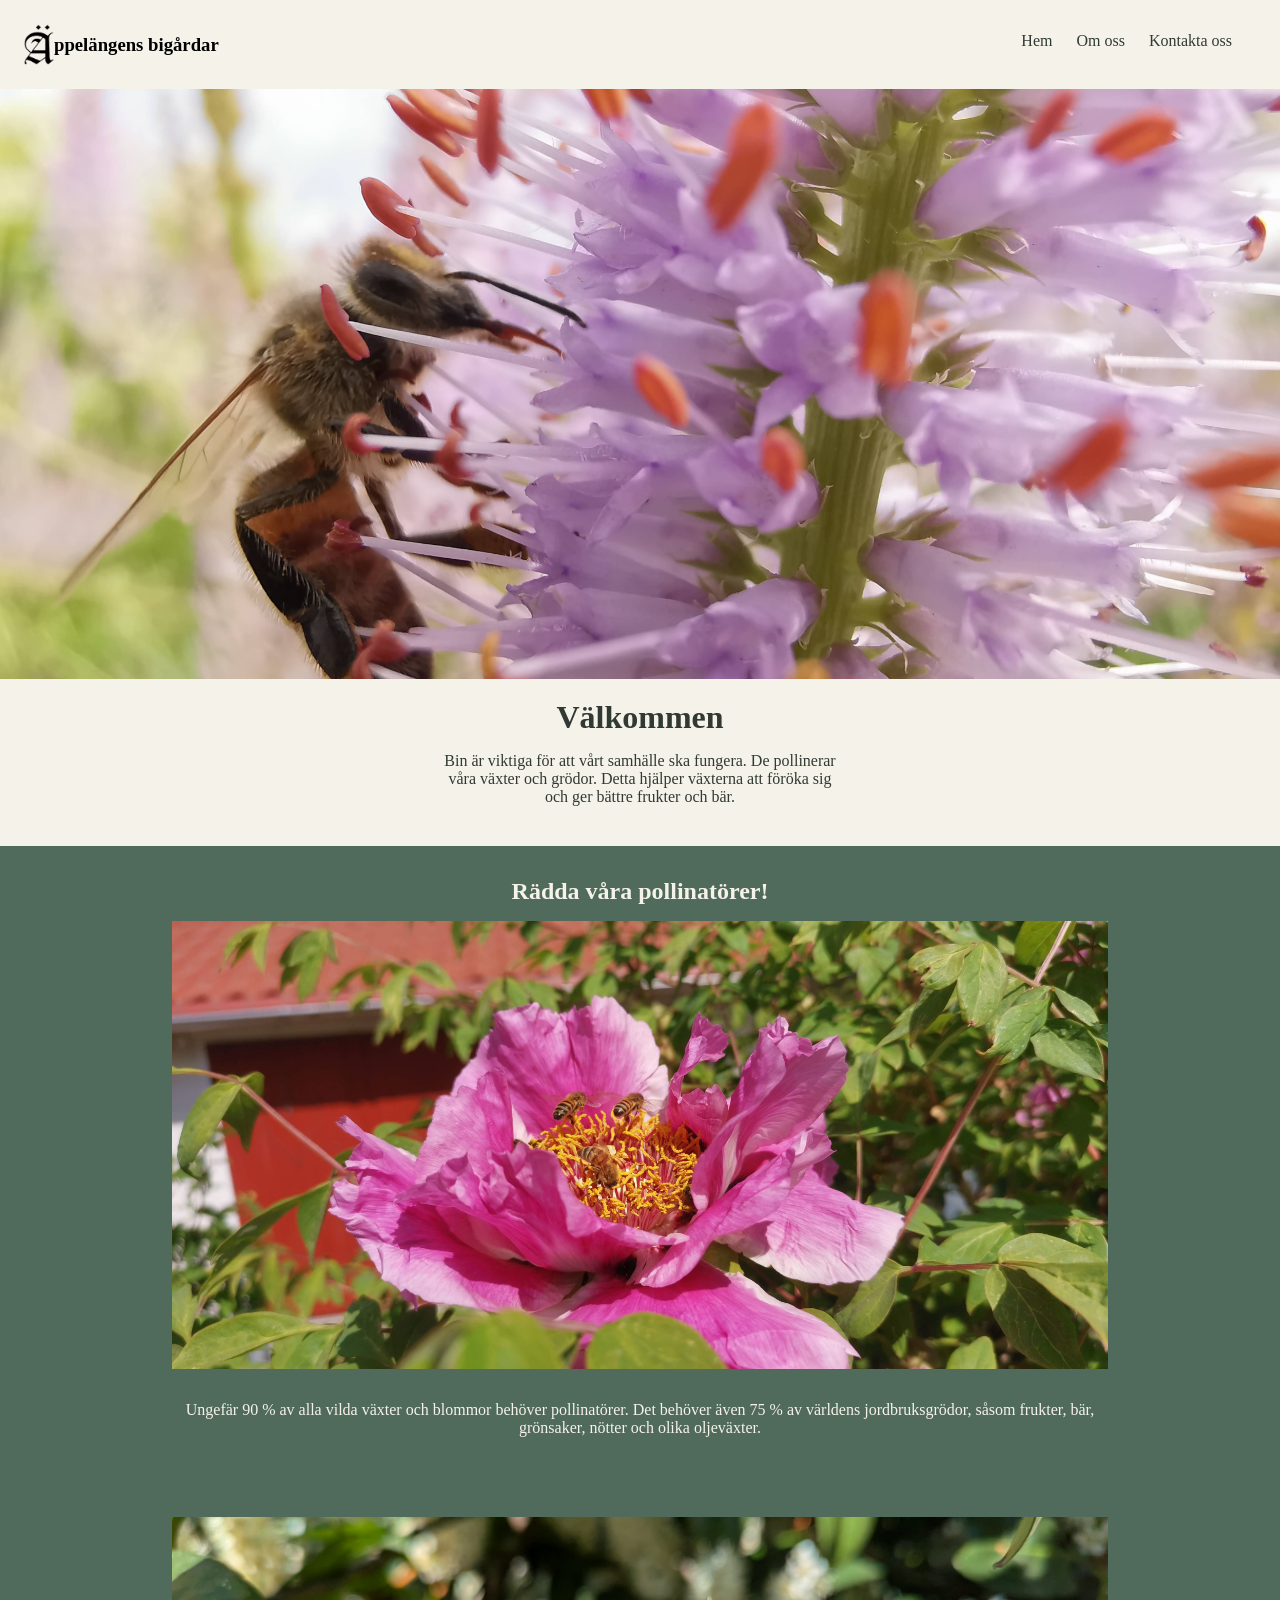
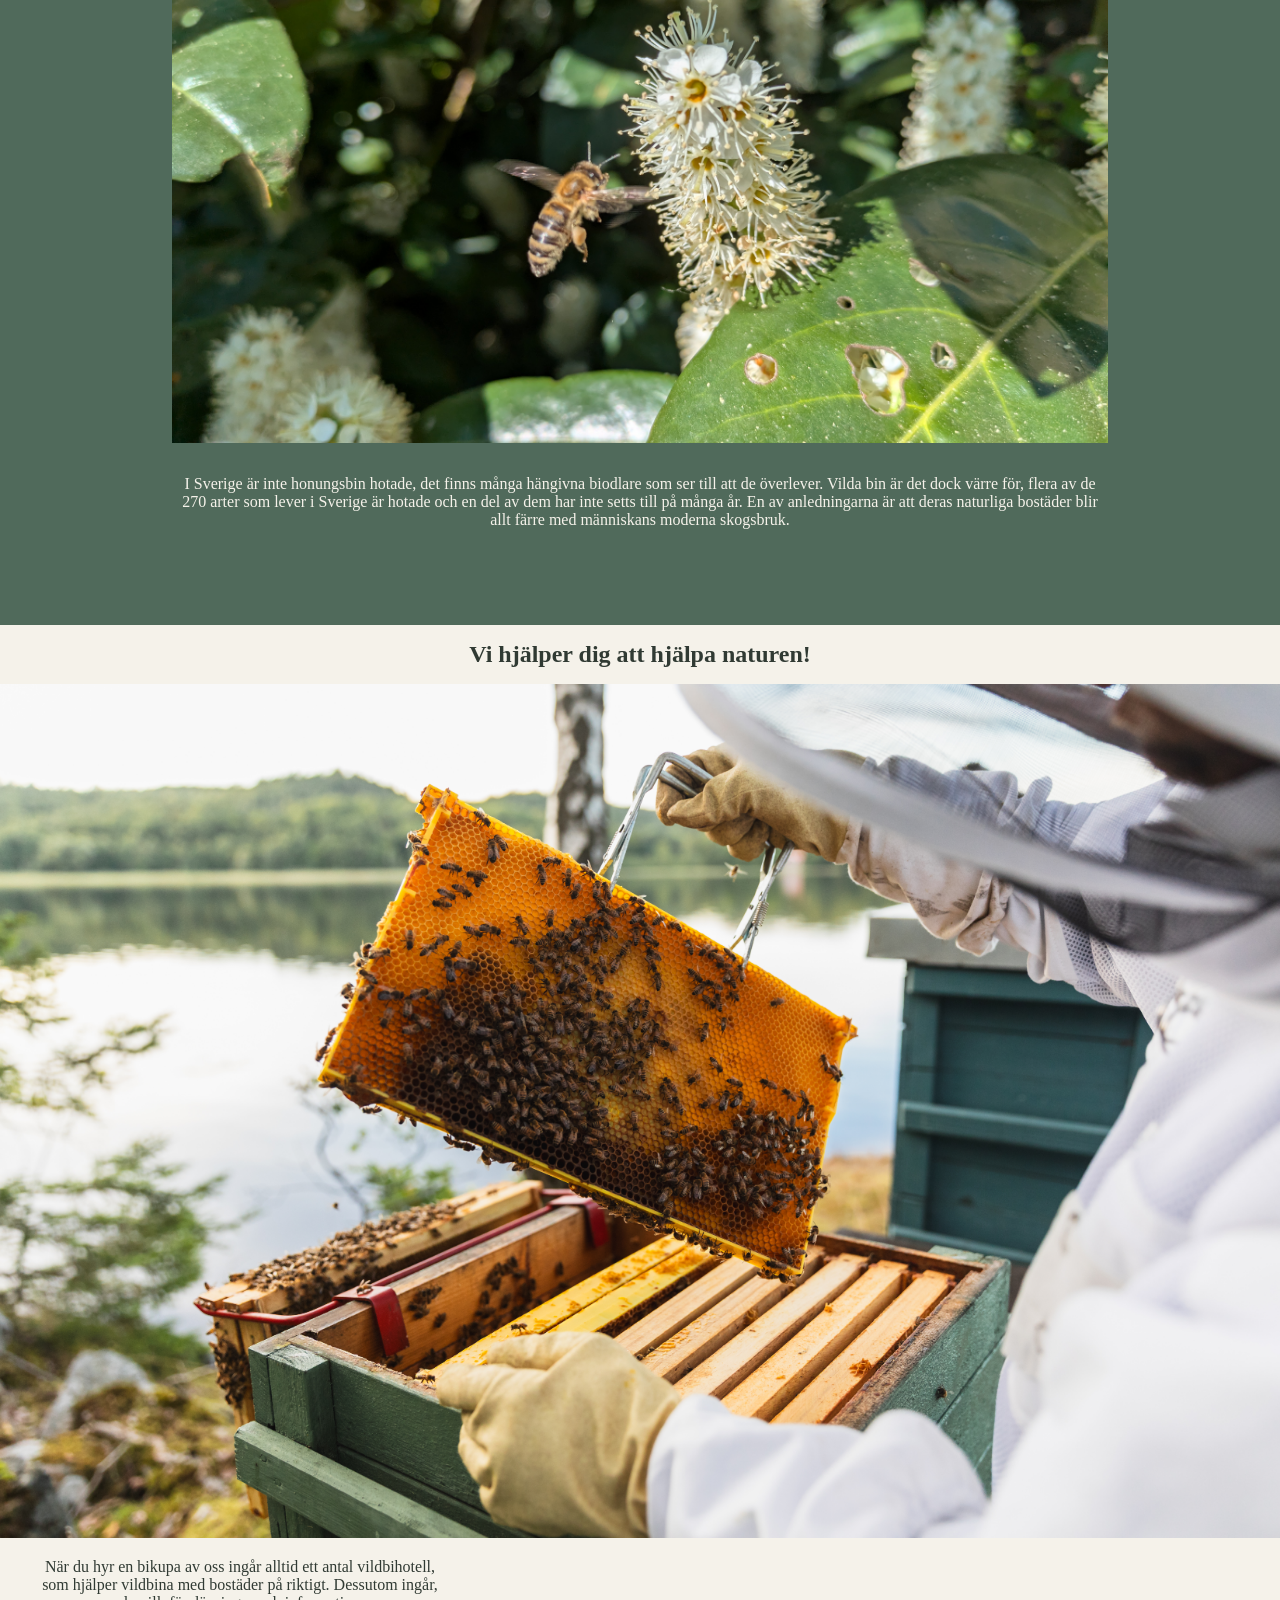
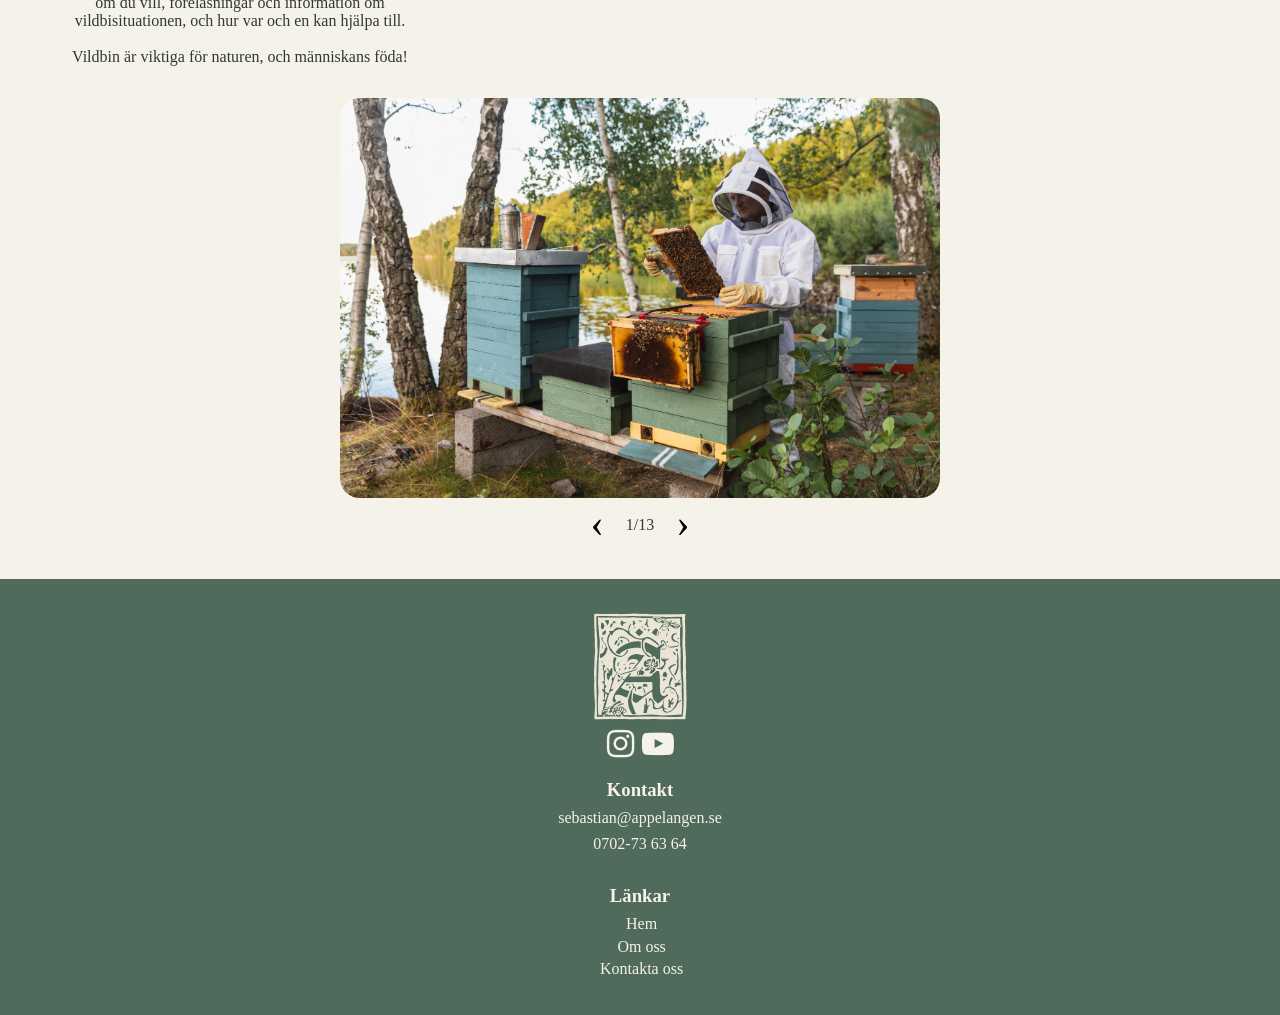
==== index.html @ de8ec859 "Ändrar storlek och plats på p-elementen i main" ====
<!DOCTYPE html>
<html lang="sv">
    <head>
        <meta charset="UTF-8">
        <meta name="viewport" content="width=device-width, initial-scale=1.0">
        <title>Äppelängens bigårdar</title>
        <link rel="icon" type="image/x-icon" href="images/favicon.png">
        <link rel="stylesheet" href="css/style.css">
        <script src="js/main.js" defer></script>
        <!--För att logorna nere i footen ska fungera-->
        <link rel="stylesheet" href="https://cdnjs.cloudflare.com/ajax/libs/font-awesome/4.7.0/css/font-awesome.min.css">
    </head>
    <body>
        <header>
            <div class="logo-name">
                <img src="images/logo_a.png" alt="Logotyp Äppelängens Bigårdar" width="30">
                <h3>ppelängens bigårdar</h3>
            </div>
            <button class="menu-button">☰</button>
            <nav class="menu">
                <ul>
                    <li><a href='index.html'>Hem</a></li>
                    <li><a href='omoss.html'>Om oss</a></li>
                    <li><a href='kontakta.html'>Kontakta oss</a></li>
                </ul>
            </nav>
        </header>
        <main>
            <img class="heroimg"  src="images/hero.jpg" alt="Bi som letar mat på en blomma">
            <h1>Välkommen</h1>
            <p class="main-p">Bin är viktiga för att vårt samhälle ska fungera. De pollinerar våra växter och grödor.
                Detta hjälper växterna att föröka sig och ger bättre frukter och bär.</p>
            <article class="save-bees">
                <h2>Rädda våra pollinatörer!</h2>
                <div>
                    <img src="images/flower1.jpg" alt="Bin vid en buskpion">
                    <p>Ungefär 90 % av alla vilda växter och blommor behöver pollinatörer.
                        Det behöver även 75 % av världens jordbruksgrödor,
                        såsom frukter, bär, grönsaker, nötter och olika oljeväxter.</p>
                    </div>
                <div>
                    <img src="images/flower3.jpg" alt="Ett bi flyger till en lagerhägg">
                    <p>I Sverige är inte honungsbin hotade, det finns många hängivna biodlare
                        som ser till att de överlever. Vilda bin är det dock värre för,
                        flera av de 270 arter som lever i Sverige är hotade och en del av dem
                        har inte setts till på många år. En av anledningarna är att deras naturliga
                        bostäder blir allt färre med människans moderna skogsbruk.</p>
                    </div>
            </article>
            <section>
                <h2>Vi hjälper dig att hjälpa naturen!</h2>
                <img src="images/honeycomb2.jpg" alt="En honungskaka lyfts upp från en bikupa">
                <p>När du hyr en bikupa av oss ingår alltid ett antal vildbihotell, som hjälper vildbina
                    med bostäder på riktigt. Dessutom ingår, om du vill, föreläsningar och information om
                    vildbisituationen, och hur var och en kan hjälpa till.
                    <br><br>
                    Vildbin är viktiga för naturen, och människans föda!</p>
            </section>
            <img class="slideshow" src="images/work_beehive3.jpg" alt="Biodlaren Sebastian som tittar på en honungskaka">
            <div class="slide-controls">
                <button class="prev-slide">&#8249;</button>
                <p class="slidecounter">1/13</p>
                <button class="next-slide">&#8250;</button>
            </div>
        </main>
        <footer>
            <div class="logo-media">
                <img src="images/logotyp_light.png" alt="Logotyp Äppelängens Bigårdar" width="70">
                <div class="media">
                    <a href="https://www.instagram.com/appelangensbigard/" target="_blank" rel="noopener noreferrer">
                        <i class="fa fa-instagram"></i>
                    </a>
                    <a href="https://www.youtube.com/@appelangensbigardar" target="_blank" rel="noopener noreferrer">
                        <i class="fa fa-youtube-play"></i>
                    </a>
                </div>
            </div>
            <div class="contact">
                <h3>Kontakt</h3>
                <a href="sebastian@appelangen.se">sebastian@appelangen.se</a>
                <p>0702-73 63 64</p>
            </div>
            <div class="links">
                <h3>Länkar</h3>
                <ul>
                    <li><a href='index.html'>Hem</a></li>
                    <li><a href='omoss.html'>Om oss</a></li>
                    <li><a href='kontakta.html'>Kontakta oss</a></li>
                </ul>
            </div>
        </footer>
    </body>
</html>
---- css/style.css ----
:root {
    --color-light: #F5F2EA;
    --background-green: #506A5B;
    --textcolor-dark: #303A33;
    --button: #E5BD65;
    --button-hover: #D4A947;
}

* {
    margin: 0;
    box-sizing: border-box;
    font-family: 'Lucida Fax', 'Lucida Bright', Georgia, serif;
    background-color: var(--color-light);
}


/*ALLMÄNT för alla sidor*/
/*Ingen bild går utanför sidan = ingen underscroll*/
img {
    max-width: 100%;
}

main p,
main h2,
main h1 {
    color: var(--textcolor-dark);
}

/*Centerar och fixar margin för rubrikerna*/
h1, h2 {
    text-align: center;
    margin: 1rem;
}

p {
    text-align: center;
    margin: 1rem 2.5rem 2rem 2.5rem;
}

hr {
    border-color: var(--textcolor-dark);
}

/*HEADEN*/
/*Hur headern ser ut*/
header {
    display: flex;
    flex-direction: row;
    margin: 1.5rem;
    flex-wrap: wrap;
    justify-content: space-between;

}

.logo-name {
    display: flex;
    flex-direction: row;
    align-items: center;
}

/*Hur menyknappen ser ut*/
.menu-button {
    border: 0;
    font-size: 1.5rem;
    cursor: pointer;
}

/*Menyn är stängd från början*/
.menu {
    display: none;
    width: 100%;
}

/*Menyn i headen öppnas när klassen open läggs till*/
.menu.open {
    display: block;
}

/*Menylänkarnas utseende*/
.menu ul {
    list-style: none;
    margin-top: 0.5rem;
}

.menu a {
    text-decoration: none;
    color: var(--textcolor-dark);
    display: inline-block;
    padding-bottom: 0.5rem;

}

.menu a:hover {
    text-decoration: underline;
}



/*GRÖN SEKTION*/
/*Alla element som nämns får grön bakgrundsfärg*/
.our-bees,
.our-bees *,
.save-bees,
.save-bees * {
    background-color: var(--background-green);

}

/*Ändrar textfärgen och paddings*/
.our-bees,
.save-bees {
    padding: 1rem;
    color: var(--color-light);
}

.save-bees p {
    padding: 1rem 0 3rem 0;
    color: var(--color-light);
}
.our-bees h2,
.save-bees h2 {
    color: var(--color-light);
}

/*Får texten och bilderna lika stora under varandra*/
.our-bees p,
.our-bees img,
.save-bees p,
.save-bees img {
    max-width: 75%;
    display: block;
    margin-inline: auto;
  
}

.our-bees p {
    padding: 1rem 0 1rem 0;
    color: var(--color-light)
}



/*BILDSPELET index.html*/
/*Fixar så bilderna på bildspelet ser bra ut*/
.slideshow {
    height: 400px;
    border-radius: 20px;
    object-fit: contain;
    display: block;
    margin-inline: auto;    

}

/*Fixar utseendet på slide-knapparna*/
.slide-controls button {
    border: none;
    font-size: 2.5rem;
    cursor: pointer;

}

/*Placerar knapparna och countern vid slidebilderna*/
.slide-controls {
    display: flex;
    align-items: center;
    justify-content: center;
    gap: 1rem;
    margin-bottom: 2rem;
}

/*Placerar countern*/
.slidecounter {
    margin: 0;
    line-height: 1;
    transform: translateY(3px); /*Flyttar enbart texten utan att flytta
                                   de andra elementen i samma flexbox.*/
}



/*VÅRA KUNDER*/
/*Lägger bland annat till en ram runt en kund*/
.customer {
    border: 2px solid var(--background-green);
    border-radius: 10px;
    margin: auto 3rem 3rem;
    max-width: 400px;
    padding: 0 0 2rem;
}

/*Regler om hur knapparna vid kunden sitter*/
.customer-buttons {
    display: flex;
    justify-content: center;
    gap: 1rem;
}

/*Hur knapparna vid kunden ser ut*/
.customer a {
    background-color: var(--button);
    color: var(--textcolor-dark);
    padding: 0.5rem 1rem 1rem;
    border-radius: 10px;
    text-decoration: none;
}

/*Om man håller musen över knapparna vid kunden*/
.customer a:hover {
    text-decoration: underline;
    background-color: var(--button-hover);
}



/*MAIL-FORMULÄRET*/
.form {
    border: 5px solid var(--background-green);
    border-radius: 10px;
    margin: 2rem;
    max-width: 400px;
}

.form textarea,
.form label,
.form input {
    margin: auto auto 1rem 2rem;
}

.form label {
    color: var(--textcolor-dark);
}
/*Gör textrutan större*/
.form textarea {
    width: 80%;
    min-height: 130px;
    resize: vertical;
}

/*Knappen i formuläret*/
.form button {
    /*Hur knappen ser ut*/
    background-color: var(--button);
    border: 1px solid var(--textcolor-dark);
    font-size: 1rem;
    border-radius: 10px;
    padding: 0.5rem 1rem 0.5rem;
    /*Vart knappen ligger på hemsidan*/
    display: block;
    margin: auto 1rem 1rem auto;
}

.form button:hover {
    background-color: var(--button-hover);
}



/*FOOTERN*/
/*Väljer bakgrunds- och textfärg på footern*/
footer * {
    background-color: var(--background-green);
    color: var(--color-light)
}

/*Allt i footern ligger centerat på skärmen*/
footer {
    display: flex;
    flex-direction: column;
    align-items: center;
    background-color: var(--background-green);
    padding: 2rem;
}

.links,
.links h3,
.contact {
    text-align: center;
}

/*Storleken på loggan*/
footer img {
    width: 6rem;
}

/*Centerar och bestämmer storlek på mediaknapparna*/
.media {
    text-align: center;
    font-size: 2rem;
    padding-bottom: 1rem;
}

/*Hur mycket margin de olika element har*/
footer h3 {
    margin-bottom: 0.5rem;
}
.contact p {
    margin-top: 0.5rem;
}

.links a {
    margin-right: 2.3rem;
}

footer li {
    margin-bottom: 0.3rem;
}

/*Blir bara stäck under länkarna när man håller över den med musen*/
footer ul {
    list-style: none;
}

footer a {
    text-decoration: none;
}

footer a:hover {
    text-decoration: underline;
}


@media (min-width: 768px) {

    /*Header*/
    /*Tar bort hamburgarmenyn*/
    .menu-button {
        display: none;
    }
    
    .menu {
        display: block;
        width: auto;
    }
    /*Visar menyn horizontellt*/
    .menu ul {
        display: flex;
        gap: 1.5rem;
        margin-right: 1.5rem;
    }

    /*Herobilden kapas när den blir för stor*/
    .heroimg {
        height: 590px;
        width: 100%;
        object-fit: cover;
    }

    /*Storlek på p-elementen*/
    main p {
        max-width: 400px;
    }

    .main-p {
        margin: 1rem auto 2.5rem;
    }



}
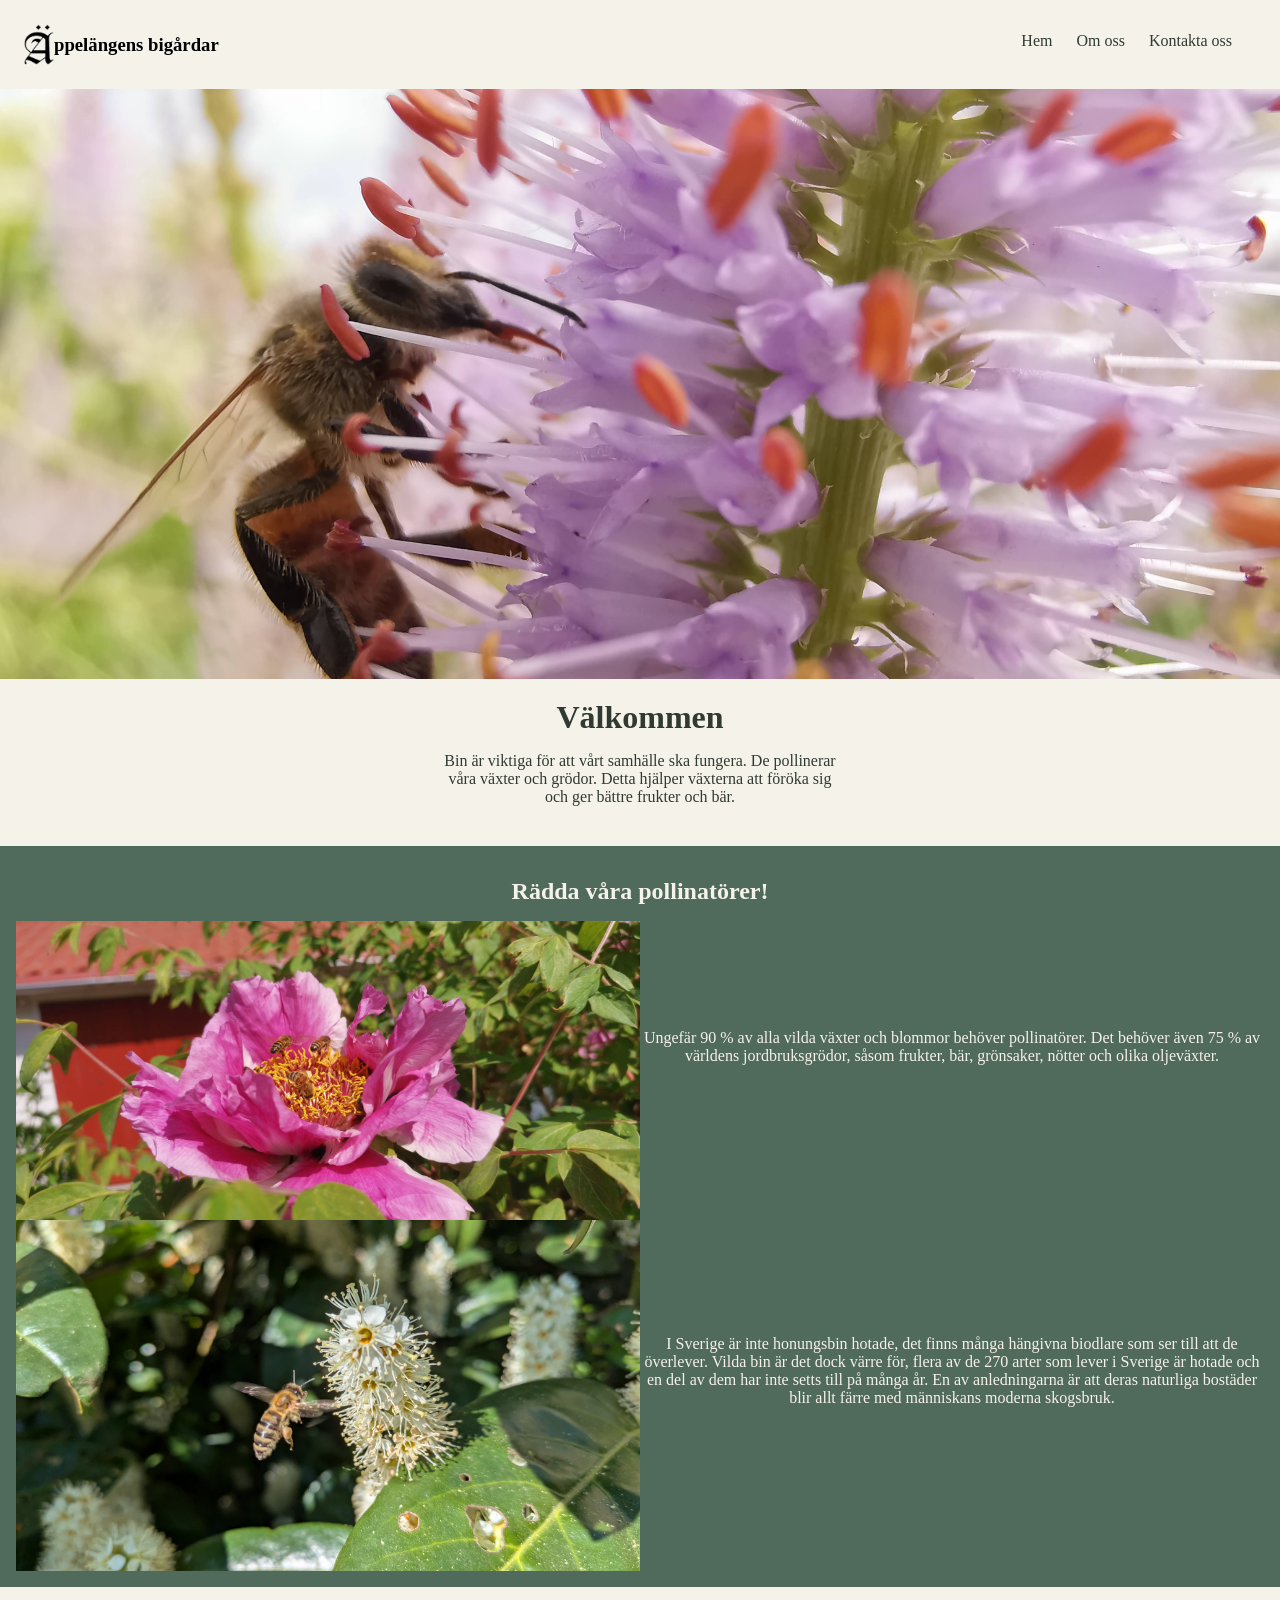
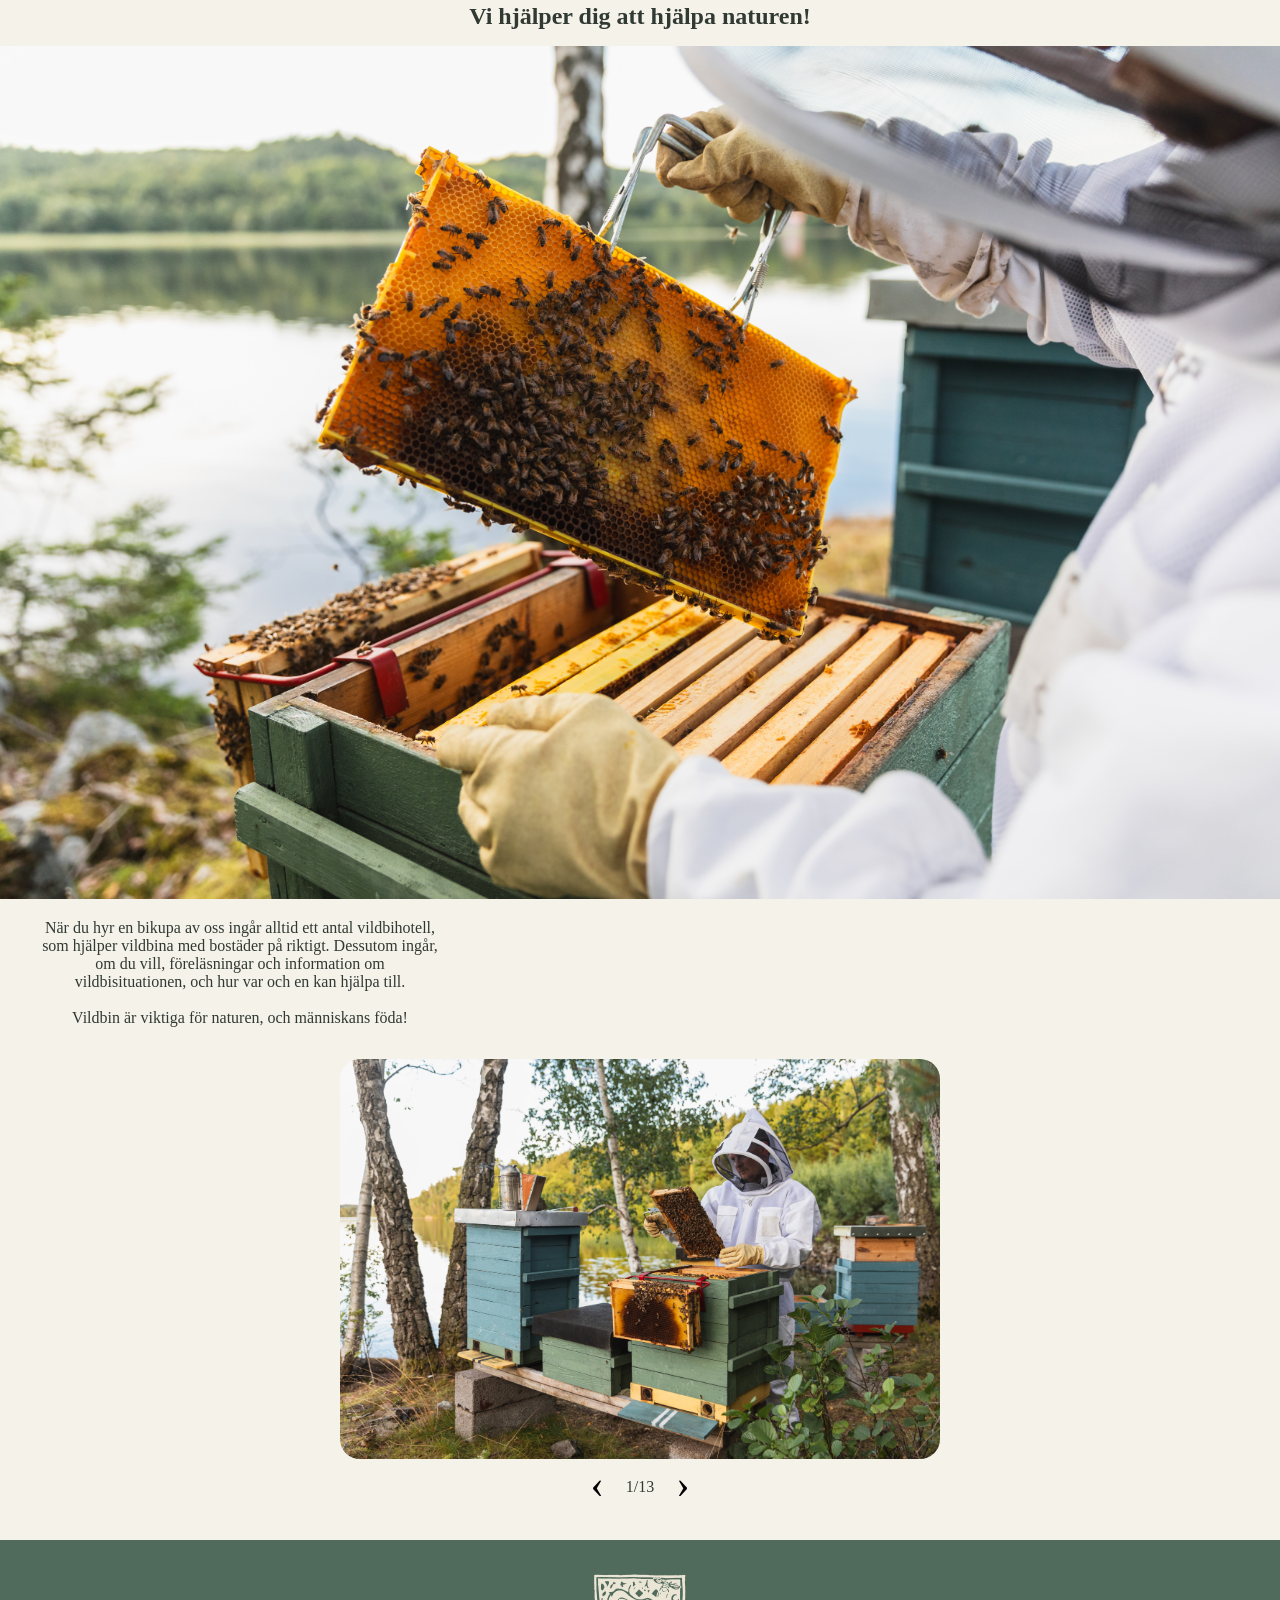
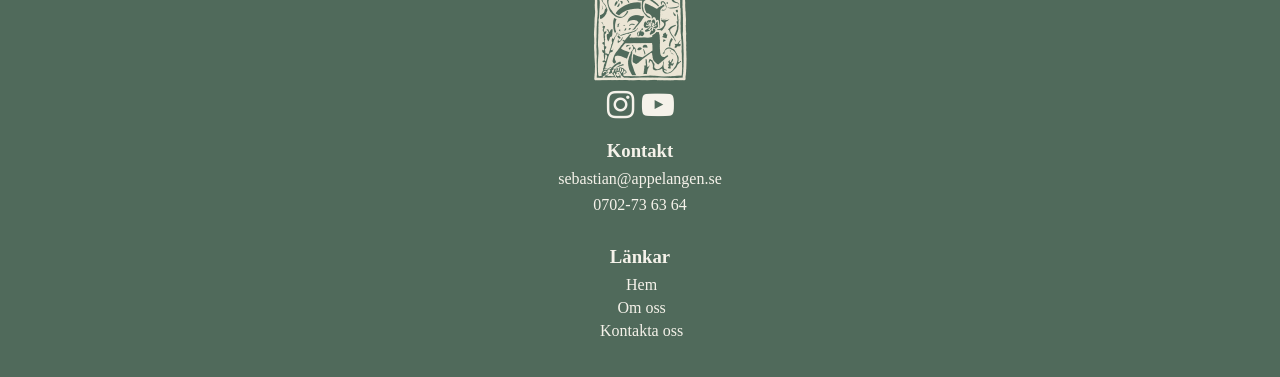
==== commit 6d76d93b: "Försöker få till rutnätet av bilder och text" ====
--- a/index.html
+++ b/index.html
@@ -32,13 +32,13 @@
                 Detta hjälper växterna att föröka sig och ger bättre frukter och bär.</p>
             <article class="save-bees">
                 <h2>Rädda våra pollinatörer!</h2>
-                <div>
+                <div class="card">
                     <img src="images/flower1.jpg" alt="Bin vid en buskpion">
                     <p>Ungefär 90 % av alla vilda växter och blommor behöver pollinatörer.
                         Det behöver även 75 % av världens jordbruksgrödor,
                         såsom frukter, bär, grönsaker, nötter och olika oljeväxter.</p>
                     </div>
-                <div>
+                <div class="card reverse">
                     <img src="images/flower3.jpg" alt="Ett bi flyger till en lagerhägg">
                     <p>I Sverige är inte honungsbin hotade, det finns många hängivna biodlare
                         som ser till att de överlever. Vilda bin är det dock värre för,
--- a/css/style.css
+++ b/css/style.css
@@ -354,6 +354,14 @@
         margin: 1rem auto 2.5rem;
     }
 
-
+    .card {
+        display: flex;
+        align-items: center;
+    }
+
+    .card p,
+    .card img {
+        width: 50%;
+    }
 
 }
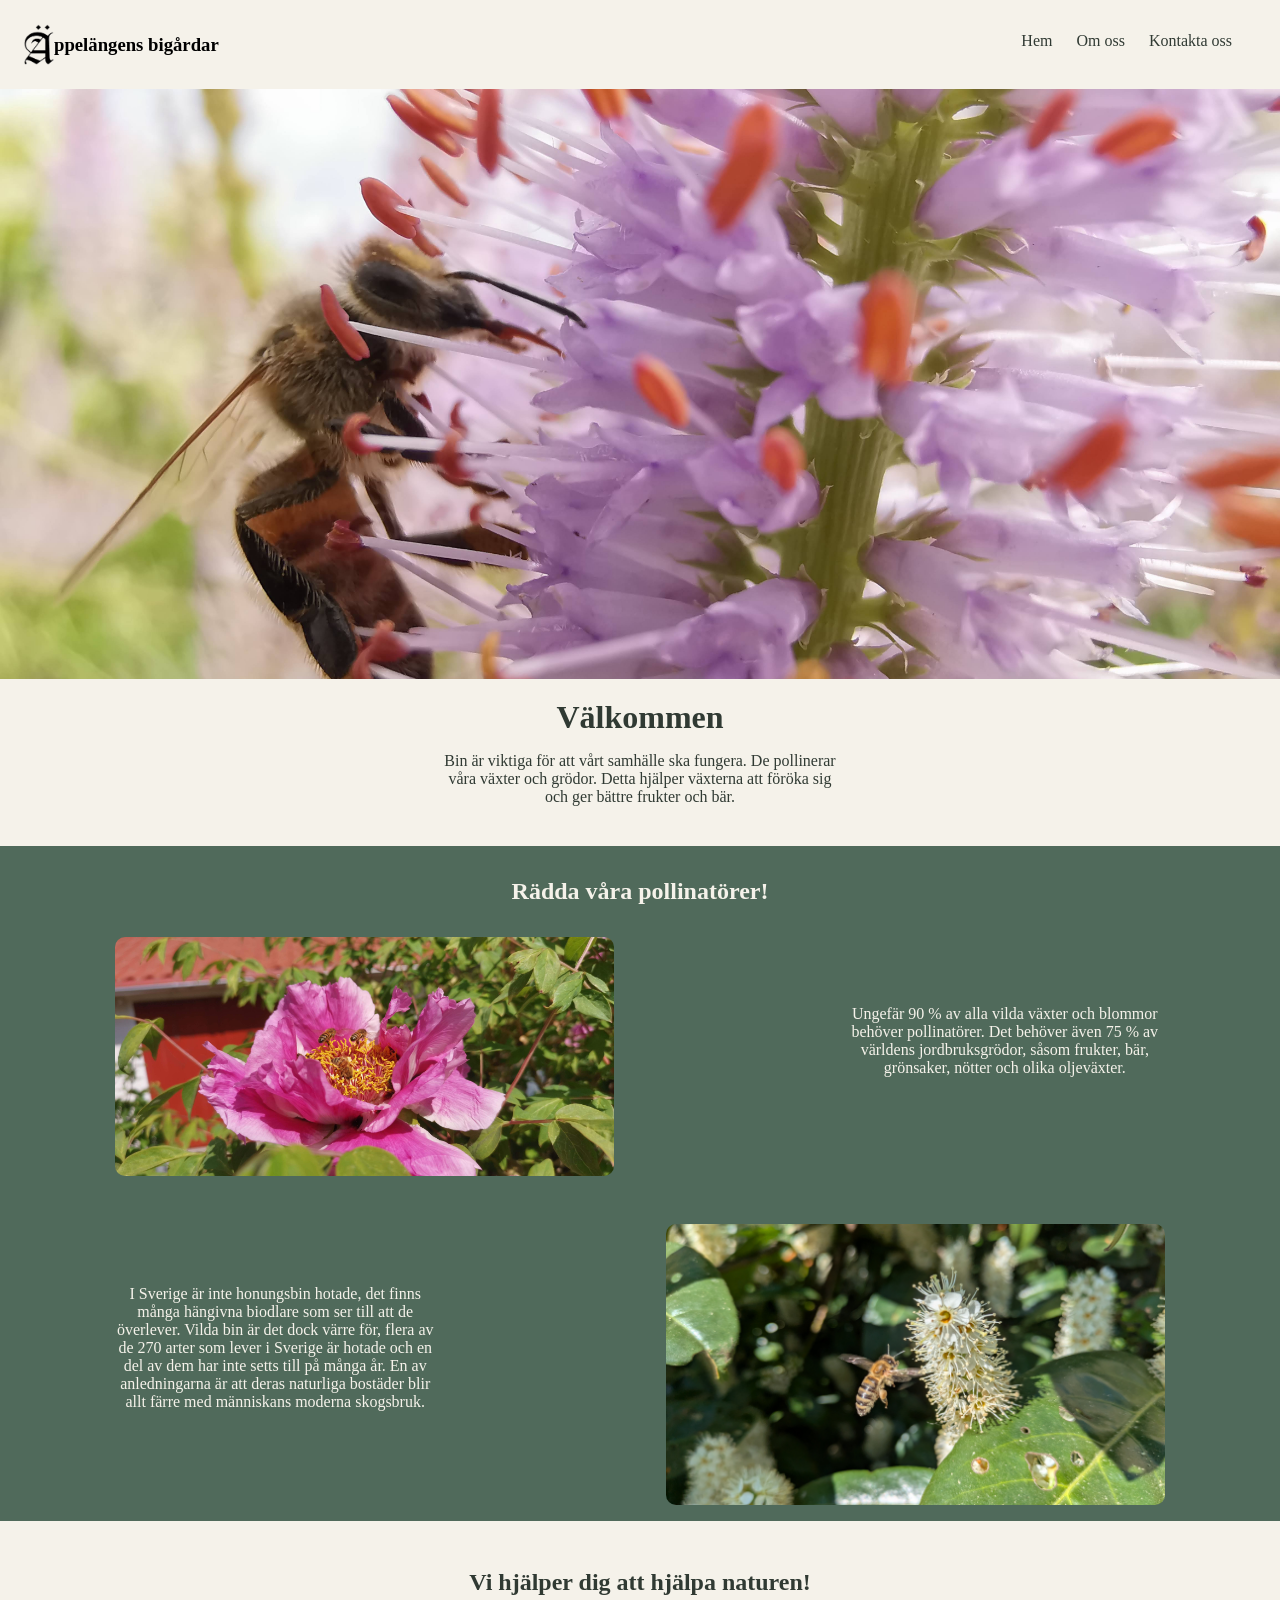
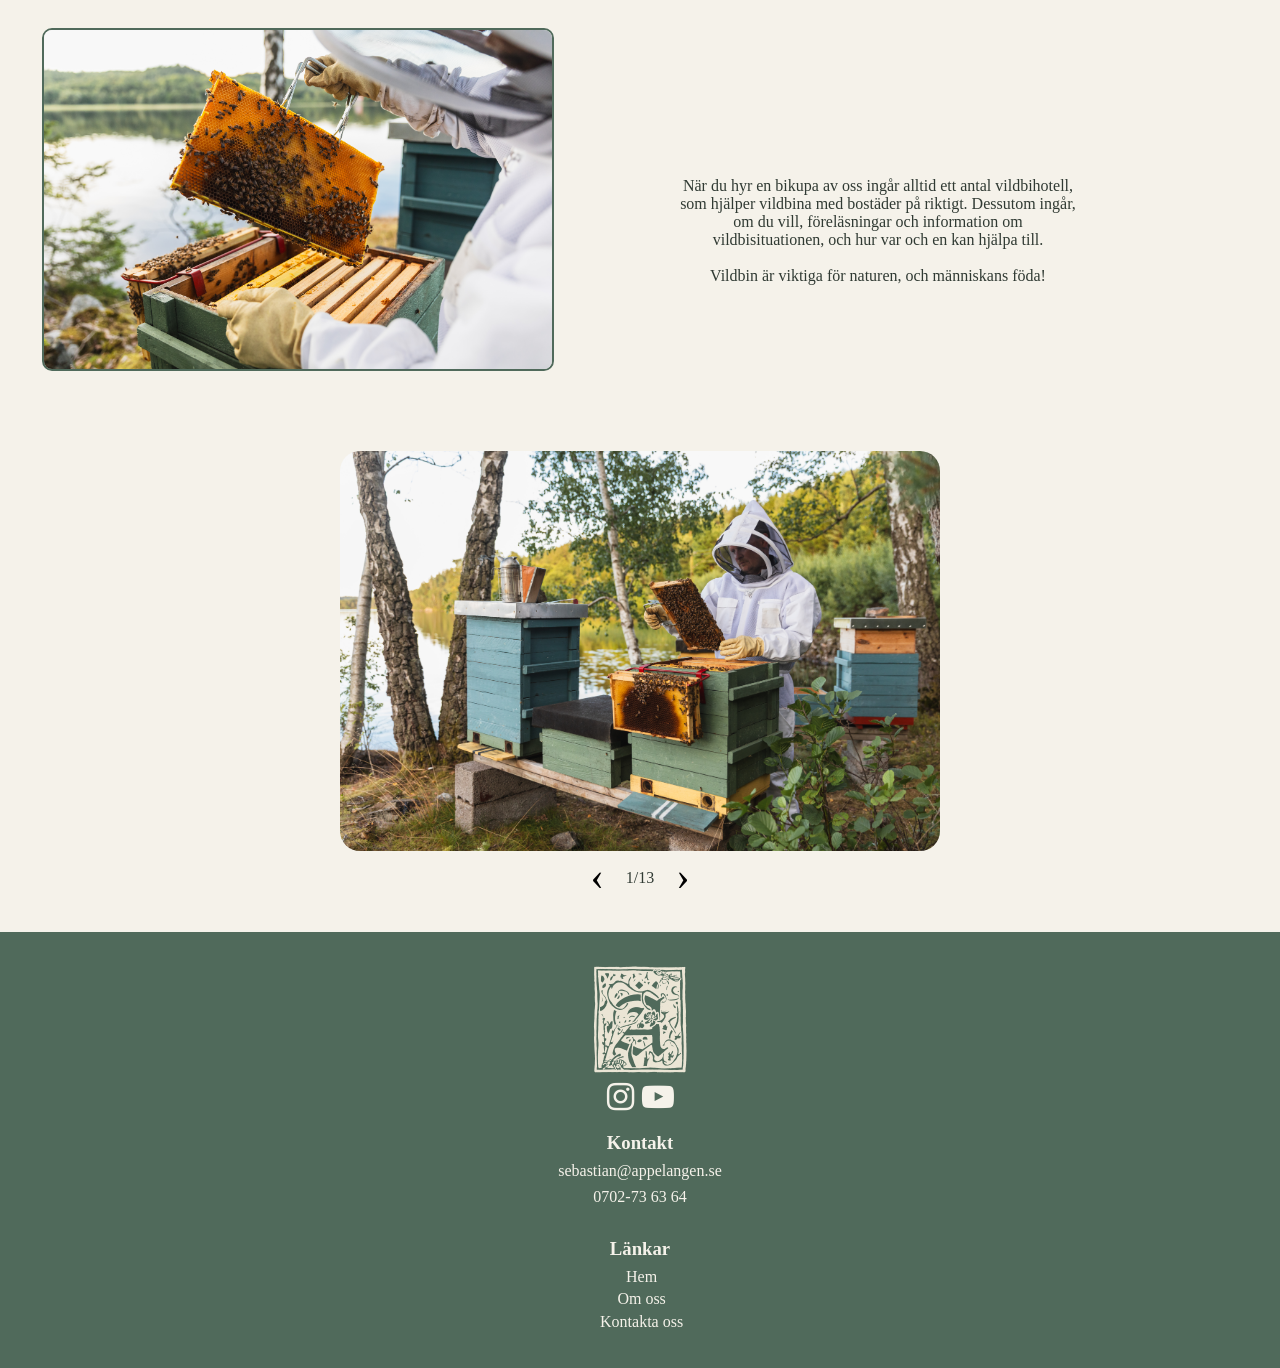
==== commit 856a8e6f: "Lagt till klasserna "piece" "piece-h2" och lagt till css till dem" ====
--- a/index.html
+++ b/index.html
@@ -48,14 +48,16 @@
                     </div>
             </article>
             <section>
-                <h2>Vi hjälper dig att hjälpa naturen!</h2>
-                <img src="images/honeycomb2.jpg" alt="En honungskaka lyfts upp från en bikupa">
-                <p>När du hyr en bikupa av oss ingår alltid ett antal vildbihotell, som hjälper vildbina
-                    med bostäder på riktigt. Dessutom ingår, om du vill, föreläsningar och information om
-                    vildbisituationen, och hur var och en kan hjälpa till.
-                    <br><br>
-                    Vildbin är viktiga för naturen, och människans föda!</p>
-            </section>
+                <h2 class="piece-h2">Vi hjälper dig att hjälpa naturen!</h2>
+                <div class="piece">
+                    <img src="images/honeycomb2.jpg" alt="En honungskaka lyfts upp från en bikupa">
+                    <p>När du hyr en bikupa av oss ingår alltid ett antal vildbihotell, som hjälper vildbina
+                        med bostäder på riktigt. Dessutom ingår, om du vill, föreläsningar och information om
+                        vildbisituationen, och hur var och en kan hjälpa till.
+                        <br><br>
+                        Vildbin är viktiga för naturen, och människans föda!</p>
+                </div>
+                </section>
             <img class="slideshow" src="images/work_beehive3.jpg" alt="Biodlaren Sebastian som tittar på en honungskaka">
             <div class="slide-controls">
                 <button class="prev-slide">&#8249;</button>
--- a/css/style.css
+++ b/css/style.css
@@ -354,14 +354,52 @@
         margin: 1rem auto 2.5rem;
     }
 
+    /*GRÖN SECTION*/
     .card {
         display: flex;
         align-items: center;
-    }
-
-    .card p,
+        margin-top: 2rem;
+        gap: 2rem;
+    }
+
+    .reverse {
+        flex-direction: row-reverse;
+        margin-top: 3rem;
+    }
+
     .card img {
+        border-radius: 10px;
+        max-width: 40%;
+    }
+
+    .card p {
+        max-width: 20rem;
         width: 50%;
+        text-align: center;
+        margin: 0 auto;
+    }
+
+
+    /*Del av sidan - h2,img,p*/
+    .piece {
+        display: flex;
+        flex-direction: row;
+        justify-content: space-around;
+        align-items: center;
+    }
+
+    .piece-h2 {
+        padding: 2rem 0 1rem 0;
+    }
+    .piece img {
+        max-width: 40%;
+        border-radius: 10px;
+        border: 2px solid var(--background-green);
+        margin-bottom: 5rem;
+    }
+
+    .piece p {
+        margin-right: 10rem;
     }
 
 }
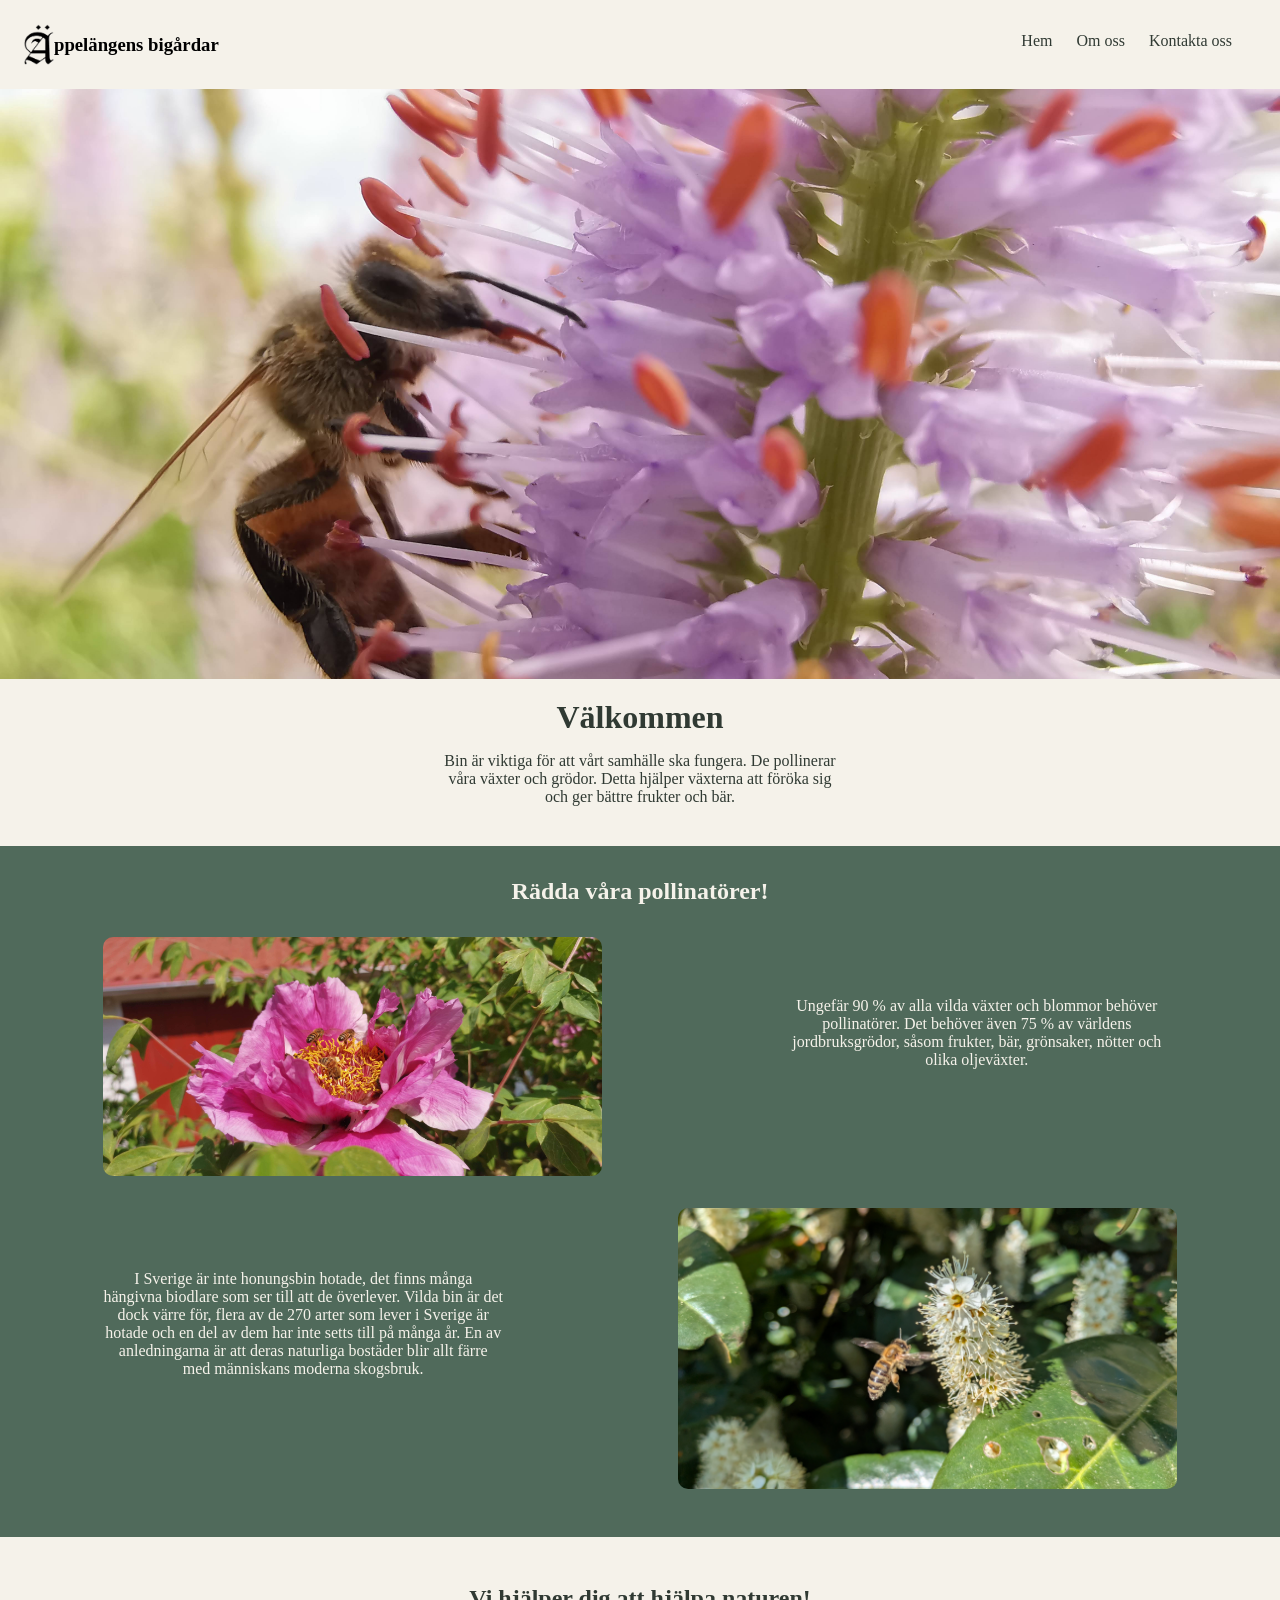
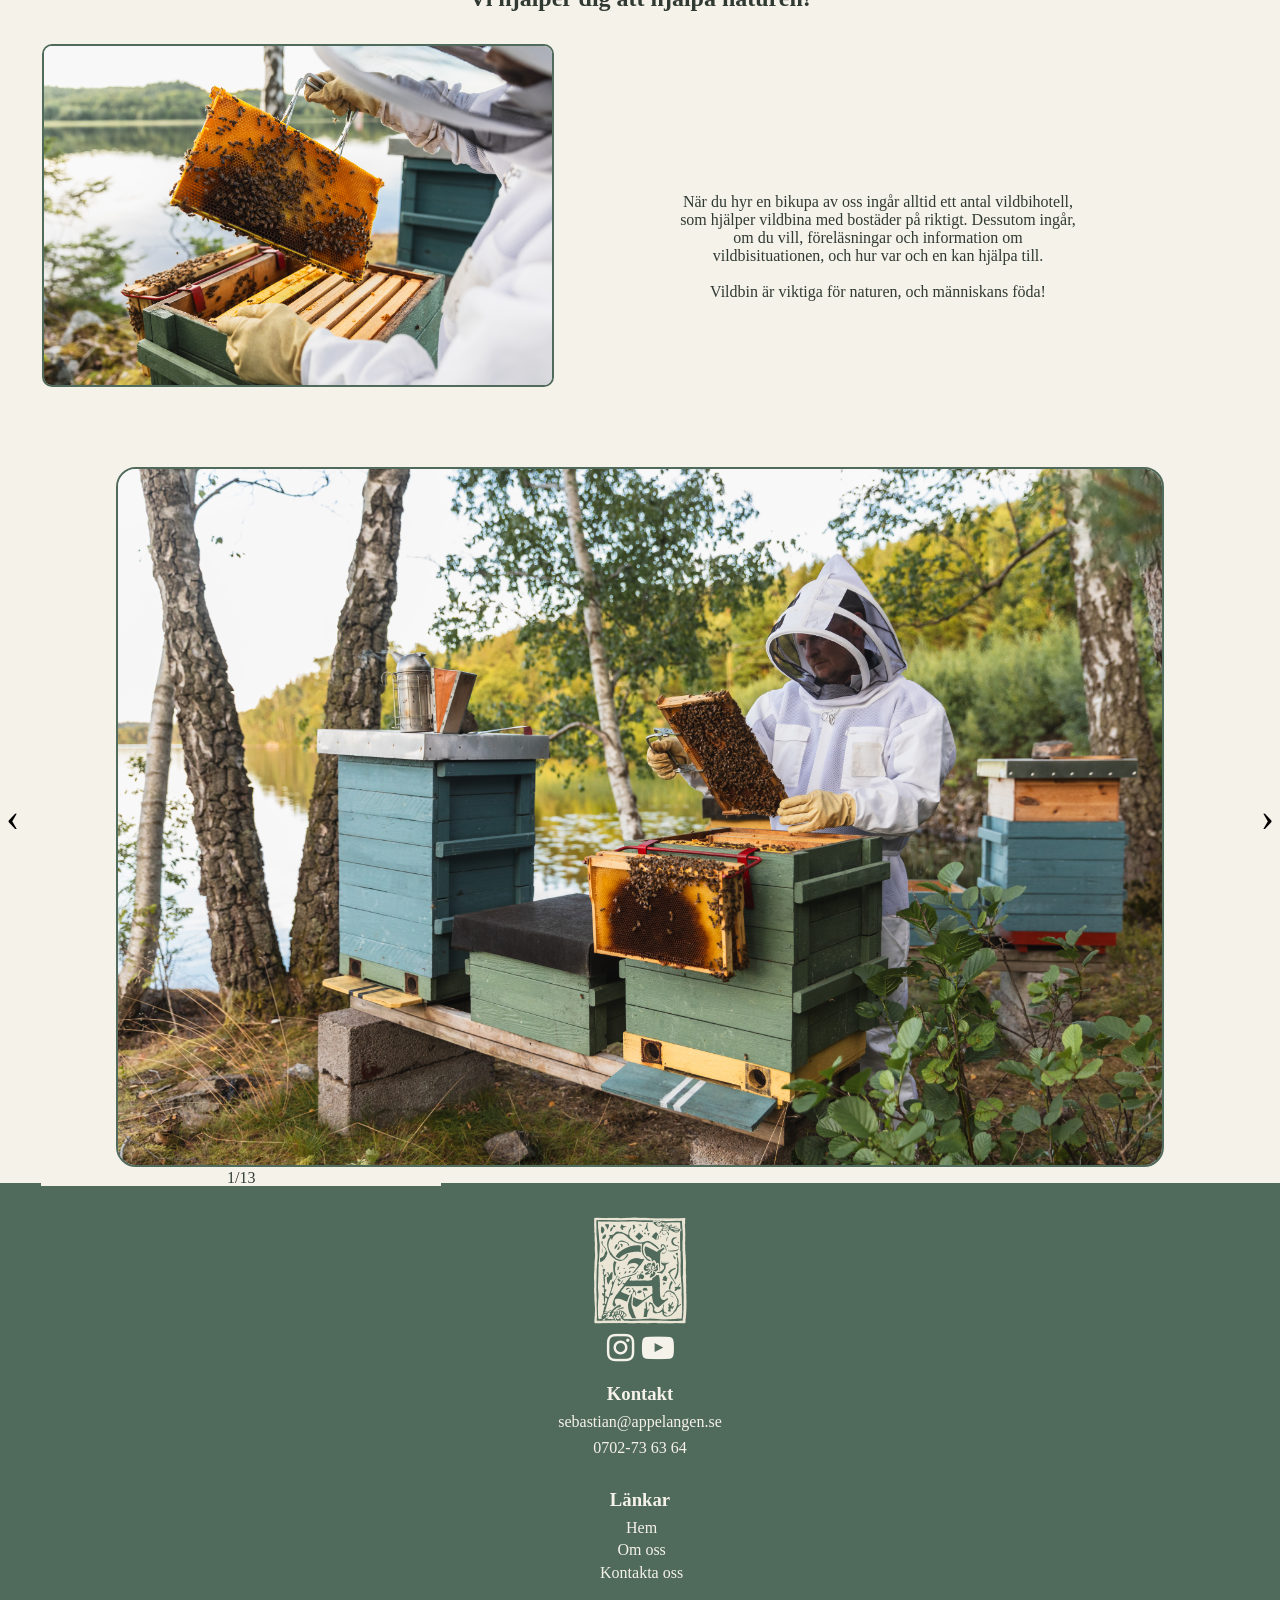
==== commit 73440fa7: "Fick bildspelet på sin plats med gjälp av grid" ====
--- a/index.html
+++ b/index.html
@@ -58,11 +58,13 @@
                         Vildbin är viktiga för naturen, och människans föda!</p>
                 </div>
                 </section>
+                <div class="slide-img-controls">
             <img class="slideshow" src="images/work_beehive3.jpg" alt="Biodlaren Sebastian som tittar på en honungskaka">
             <div class="slide-controls">
                 <button class="prev-slide">&#8249;</button>
                 <p class="slidecounter">1/13</p>
                 <button class="next-slide">&#8250;</button>
+            </div>
             </div>
         </main>
         <footer>
--- a/css/style.css
+++ b/css/style.css
@@ -354,29 +354,31 @@
         margin: 1rem auto 2.5rem;
     }
 
+
     /*GRÖN SECTION*/
+    .save-bees h2 {
+        margin-bottom: 2rem;
+    }
+    /*Regler för hur bilder och text ska ligga*/
     .card {
         display: flex;
+        flex-direction: row;
+        justify-content: space-around;
         align-items: center;
-        margin-top: 2rem;
-        gap: 2rem;
-    }
-
+        margin-bottom: 2rem;
+    }
+
+    .card img {
+        max-width: 40%;
+        border-radius: 10px;
+    }
+    
+    .card p {
+        max-width: 400px;
+    }
+    /*För text först, sen bild*/
     .reverse {
         flex-direction: row-reverse;
-        margin-top: 3rem;
-    }
-
-    .card img {
-        border-radius: 10px;
-        max-width: 40%;
-    }
-
-    .card p {
-        max-width: 20rem;
-        width: 50%;
-        text-align: center;
-        margin: 0 auto;
     }
 
 
@@ -402,4 +404,47 @@
         margin-right: 10rem;
     }
 
+
+    /*BILDSPELET*/
+    /*Hur bilden ser ut*/
+    .slideshow {
+        height: 700px;
+         border: 2px solid var(--background-green);
+    }
+
+    /*Skapar en grid för att kunna förflytta knapparna rätt*/
+    .slide-img-controls {
+        display: grid;
+        grid-template-columns: auto 1fr auto;
+        align-items: center;
+        column-gap: 1rem; 
+    }
+
+    /*Bilden är i kolumn nummer två*/
+    .slideshow {
+        grid-row: 1;
+        grid-column: 2;
+    }
+
+    /*Barbarnen innanför slide-controls blir istället direkta barn*/
+    .slide-controls {
+        display: contents;
+    }
+    /*Knapparnas kolumner*/
+    .prev-slide {
+        grid-row: 1;
+        grid-column: 1;
+    }
+
+    .next-slide {
+        grid-row: 1;
+        grid-column: 3;
+    }
+
+    /*Vart räknaren är*/
+    .slidecounter {
+        grid-row: 2;
+        grid-column: 2;
+    }
+
 }
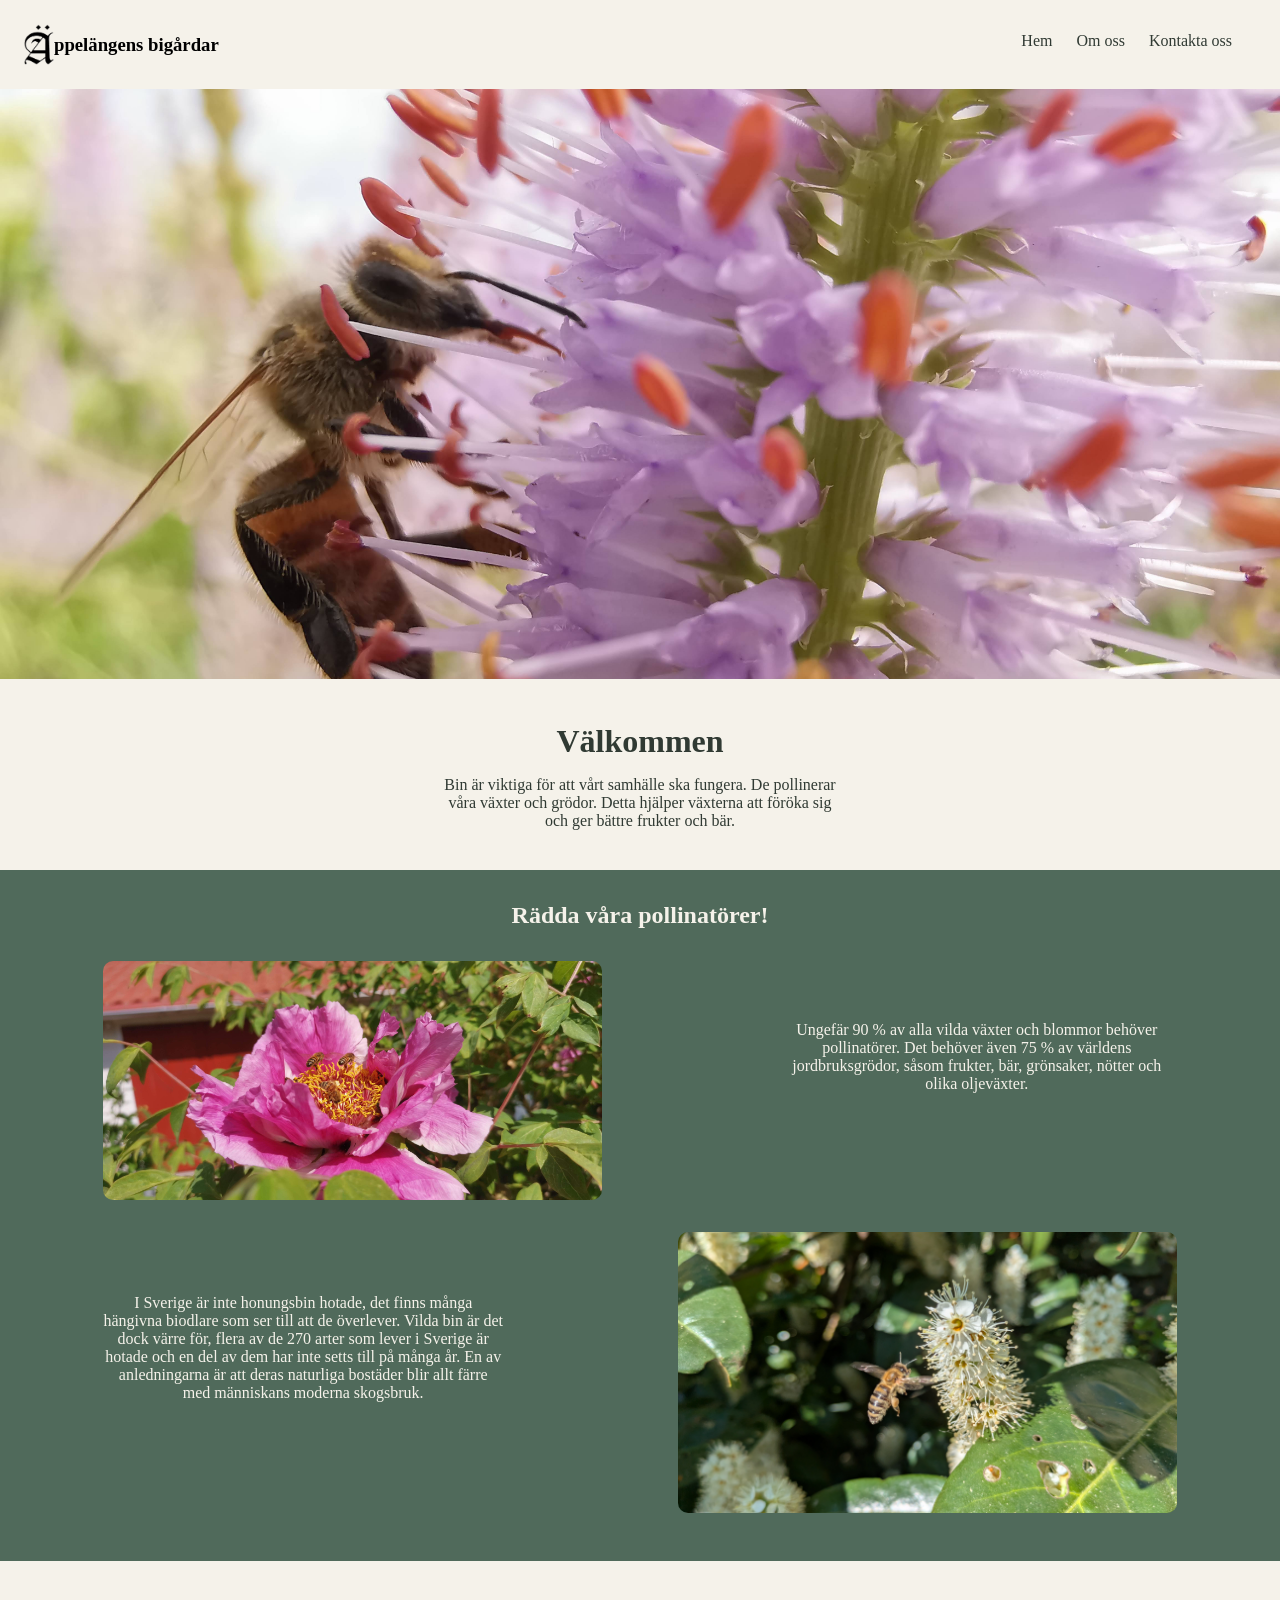
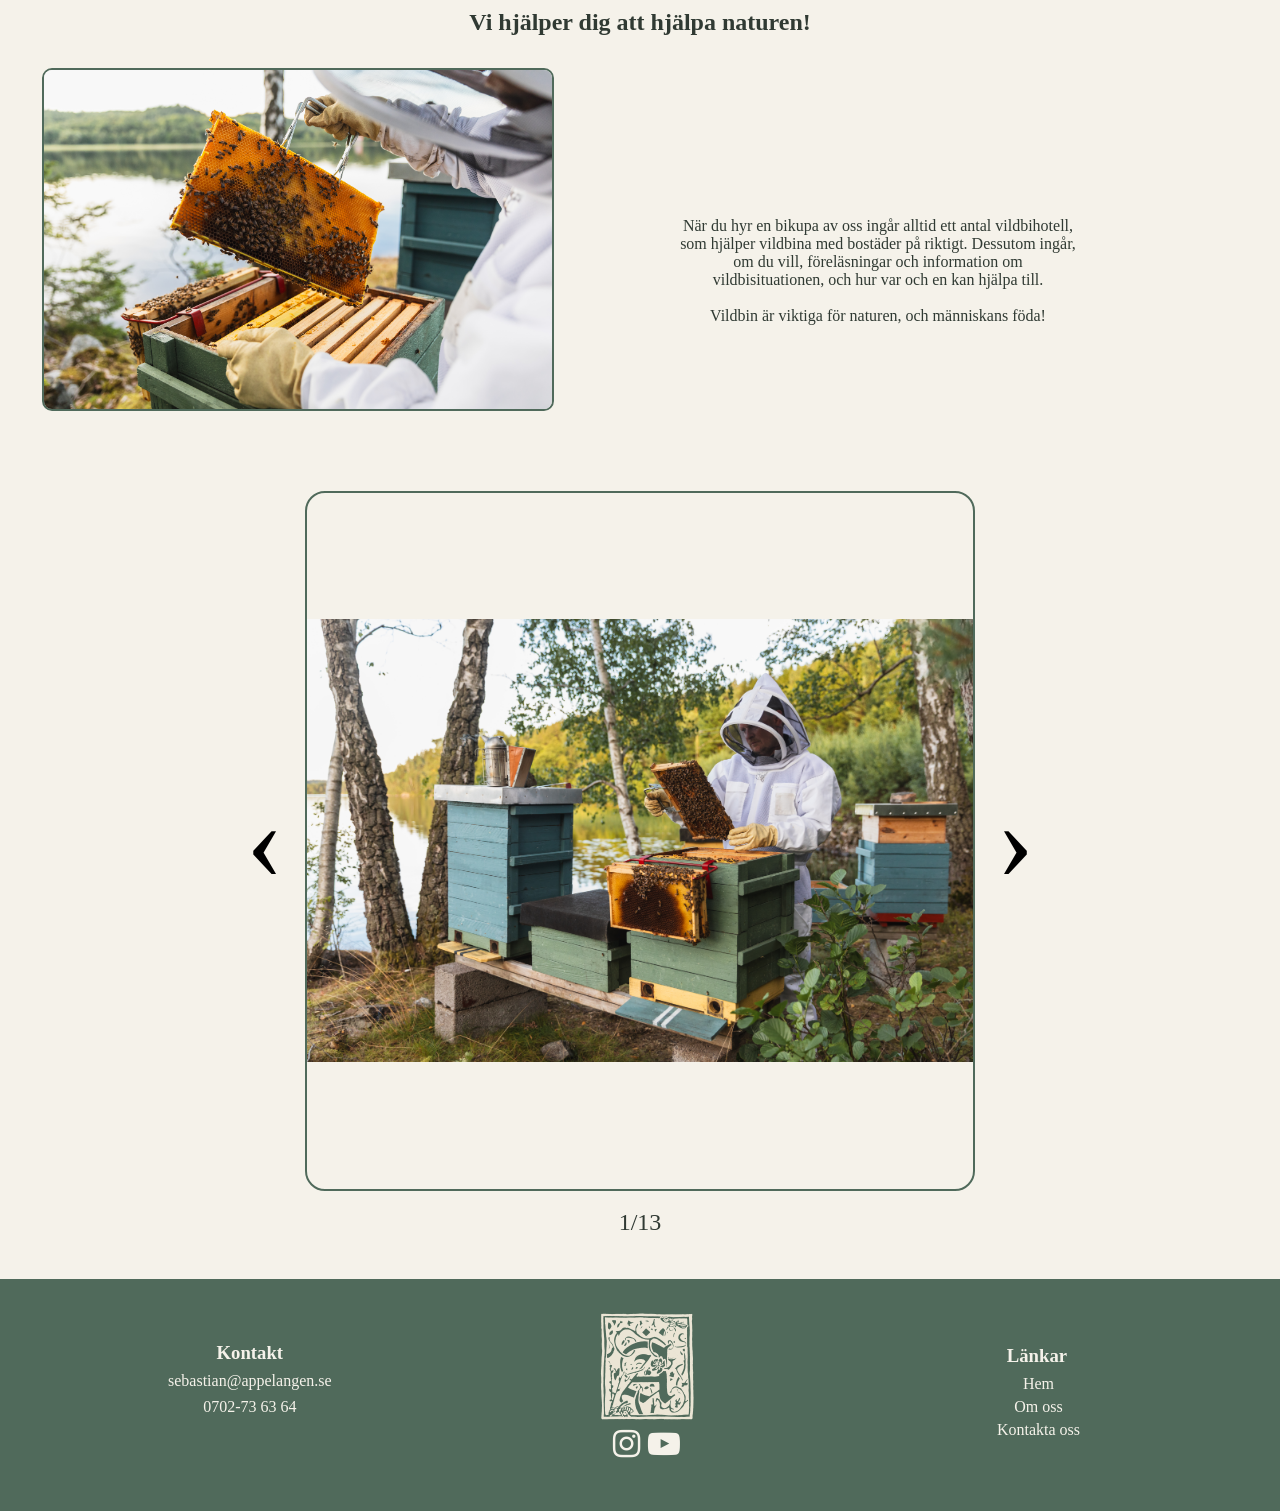
==== commit 04a91cd1: "Bytte namn på klassen piece-h2 till piece-heading" ====
--- a/index.html
+++ b/index.html
@@ -48,7 +48,7 @@
                     </div>
             </article>
             <section>
-                <h2 class="piece-h2">Vi hjälper dig att hjälpa naturen!</h2>
+                <h2 class="piece-heading">Vi hjälper dig att hjälpa naturen!</h2>
                 <div class="piece">
                     <img src="images/honeycomb2.jpg" alt="En honungskaka lyfts upp från en bikupa">
                     <p>När du hyr en bikupa av oss ingår alltid ett antal vildbihotell, som hjälper vildbina
--- a/css/style.css
+++ b/css/style.css
@@ -354,6 +354,10 @@
         margin: 1rem auto 2.5rem;
     }
 
+    main h1 {
+        padding-top: 1.5rem;
+    }
+
 
     /*GRÖN SECTION*/
     .save-bees h2 {
@@ -390,7 +394,7 @@
         align-items: center;
     }
 
-    .piece-h2 {
+    .piece-heading {
         padding: 2rem 0 1rem 0;
     }
     .piece img {
@@ -424,6 +428,7 @@
     .slideshow {
         grid-row: 1;
         grid-column: 2;
+        max-width: 100%;
     }
 
     /*Barbarnen innanför slide-controls blir istället direkta barn*/
@@ -434,17 +439,49 @@
     .prev-slide {
         grid-row: 1;
         grid-column: 1;
+        margin-left: 15rem;
     }
 
     .next-slide {
         grid-row: 1;
         grid-column: 3;
-    }
-
-    /*Vart räknaren är*/
+        margin-right: 15rem;
+    }
+
+    /*Vart räknaren placeras och storlek*/
     .slidecounter {
         grid-row: 2;
         grid-column: 2;
+        justify-self: center;
+        margin: 1rem 0 3rem 0;
+        font-size: 1.5rem;
+    }
+
+    .slide-controls button {
+        font-size: 7rem;
+    }
+
+
+
+
+
+    /*FOOTERN*/
+    footer {
+        flex-direction: row;
+        justify-content: space-around;
+    }
+
+    /*Byter ordningen på diven i footern*/
+    .logo-media {
+        order: 2;
+    }
+
+    .contact {
+        order: 1;
+    }
+
+    .links {
+        order: 3;
     }
 
 }
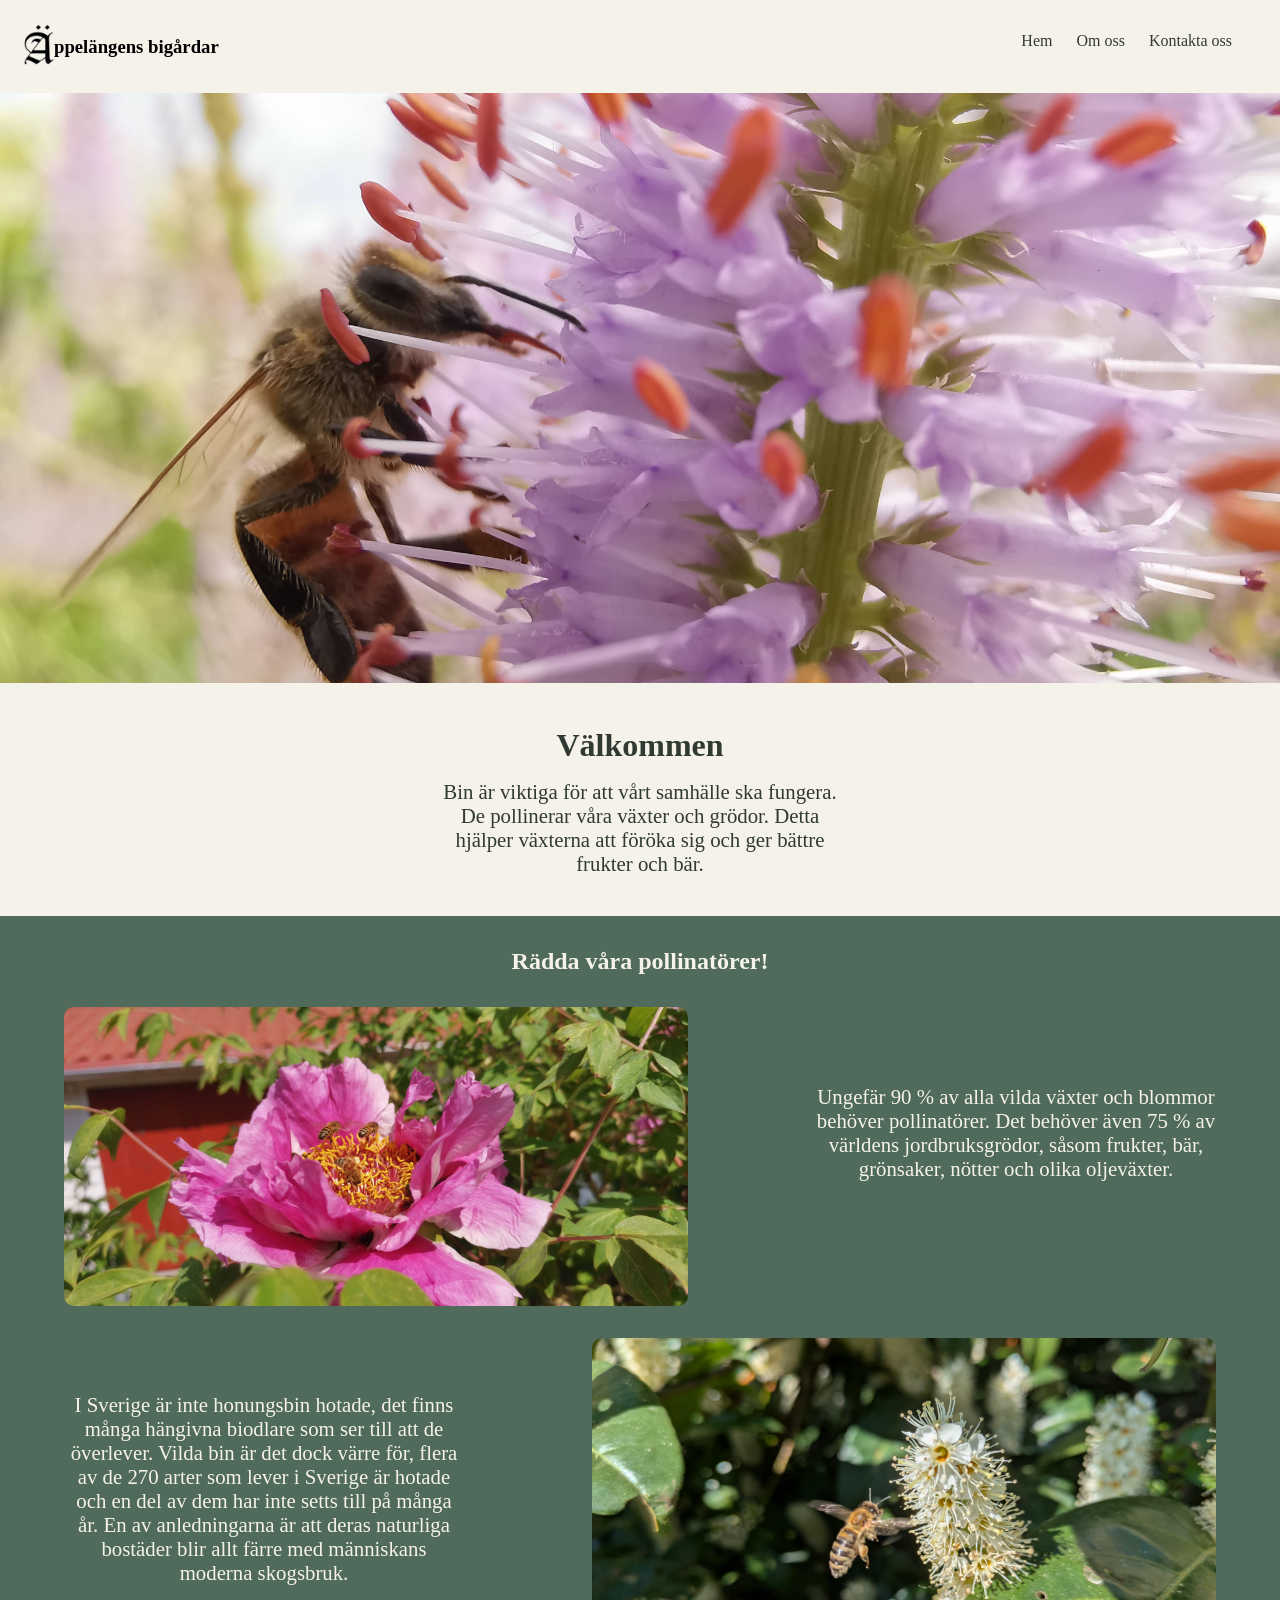
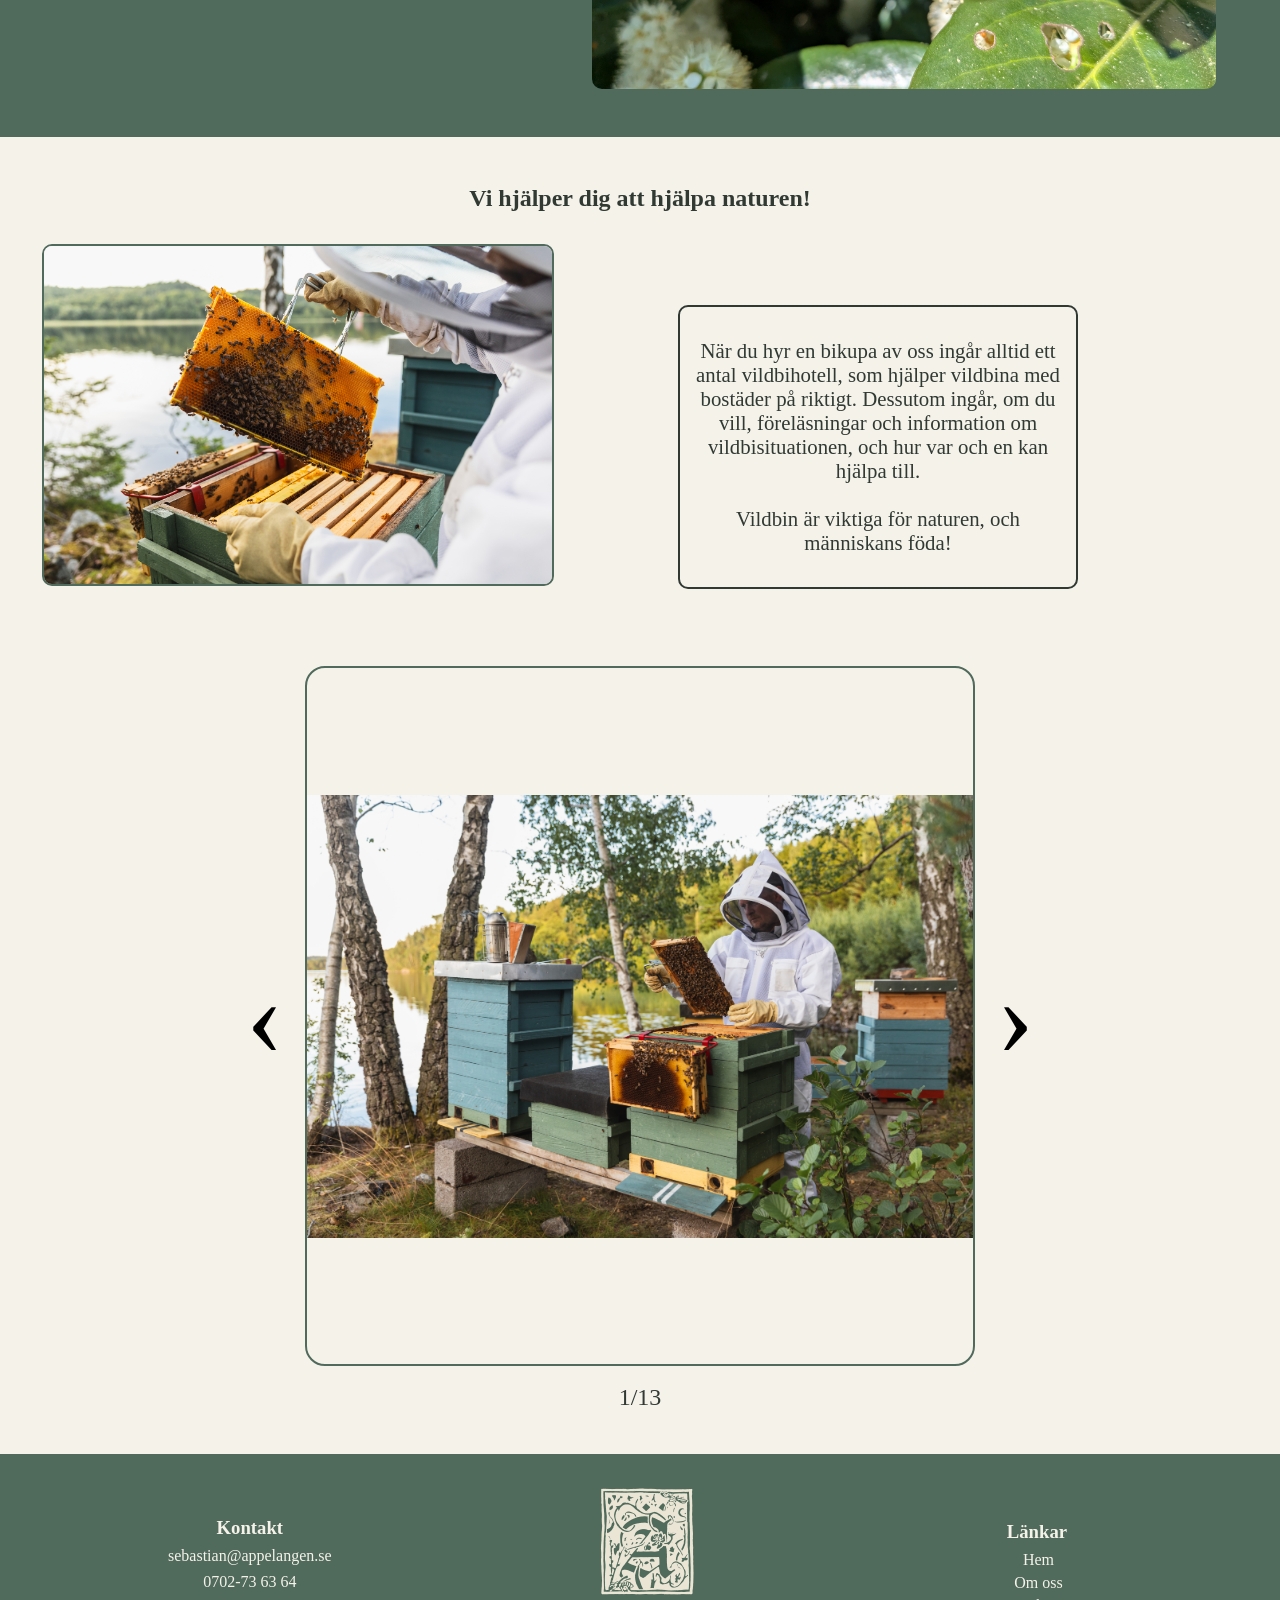
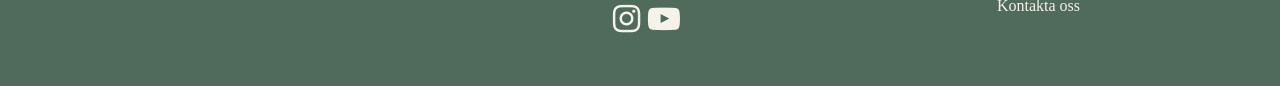
==== commit feaa1d68: "Om man trycker på loggan i headen kommer man tillbaka till mainsidan" ====
--- a/index.html
+++ b/index.html
@@ -13,7 +13,9 @@
     <body>
         <header>
             <div class="logo-name">
-                <img src="images/logo_a.png" alt="Logotyp Äppelängens Bigårdar" width="30">
+                <a href="index.html">
+                    <img src="images/logo_a.png" alt="Logotyp Äppelängens Bigårdar" width="30">
+                </a>      
                 <h3>ppelängens bigårdar</h3>
             </div>
             <button class="menu-button">☰</button>
--- a/css/style.css
+++ b/css/style.css
@@ -26,12 +26,17 @@
     color: var(--textcolor-dark);
 }
 
+main p{
+    font-size: 1.3rem;
+}
+
 /*Centerar och fixar margin för rubrikerna*/
 h1, h2 {
     text-align: center;
     margin: 1rem;
 }
 
+
 p {
     text-align: center;
     margin: 1rem 2.5rem 2rem 2.5rem;
@@ -40,6 +45,12 @@
 hr {
     border-color: var(--textcolor-dark);
 }
+
+.our-bees-hr {
+        border: none;
+        border-top: 2px dashed var(--color-light);
+        margin: 1rem 0;
+    }
 
 /*HEADEN*/
 /*Hur headern ser ut*/
@@ -199,7 +210,7 @@
 .customer a {
     background-color: var(--button);
     color: var(--textcolor-dark);
-    padding: 0.5rem 1rem 1rem;
+    padding: 1rem 1rem 1rem;
     border-radius: 10px;
     text-decoration: none;
 }
@@ -224,6 +235,11 @@
 .form label,
 .form input {
     margin: auto auto 1rem 2rem;
+}
+
+textarea,
+input {
+    border: 2px solid var(--textcolor-dark);
 }
 
 .form label {
@@ -367,19 +383,21 @@
     .card {
         display: flex;
         flex-direction: row;
-        justify-content: space-around;
         align-items: center;
         margin-bottom: 2rem;
+        gap: 2rem;
     }
 
     .card img {
-        max-width: 40%;
+        width: 700px;
+        max-width: 50%;
         border-radius: 10px;
     }
     
     .card p {
         max-width: 400px;
     }
+
     /*För text först, sen bild*/
     .reverse {
         flex-direction: row-reverse;
@@ -406,6 +424,9 @@
 
     .piece p {
         margin-right: 10rem;
+        padding: 2rem 1rem;
+        border-radius: 10px;
+        border: 2px solid var(--textcolor-dark);
     }
 
 
@@ -462,7 +483,70 @@
     }
 
 
-
+    /*VÅRA BIKUPOR*/
+    .our-bees article {
+        display: flex;
+        flex-direction: row;
+        align-items: center;
+        padding: 2rem;
+    }
+
+    .our-bees img {
+        max-width: 50%;
+        max-height: 500px;
+        border-radius: 10px;
+    }
+
+
+
+    /*VÅRA KUNDER*/
+    .customer {
+        max-width: 500px;
+    }
+
+    /*Så de lägger sig jämte varandra, i mitten och byter rad ifall det behövs*/
+    .customer-cards {
+        display: flex;
+        flex-direction: row;
+        justify-self: center;
+        flex-wrap: wrap;
+    }
+
+
+    /*KONTAKTA OSS*/
+    .contact-page {
+        display: flex;
+        flex-wrap: wrap;
+        justify-content: space-evenly;
+        margin-bottom: 3rem;
+        
+    }
+
+    .contact-p-img {
+        display:flex;
+        flex-direction: column;
+        align-items: center;
+        
+    }
+
+.form textarea {
+    width: 90%;
+    min-height: 300px;
+    resize: vertical;
+}
+
+    .form {
+        min-width: 600px;
+        max-width: 600px;
+    }
+
+    .contact-img {
+        border-radius: 50%;
+        height: 500px;
+        object-fit: cover;
+    }
+
+    
 
 
     /*FOOTERN*/
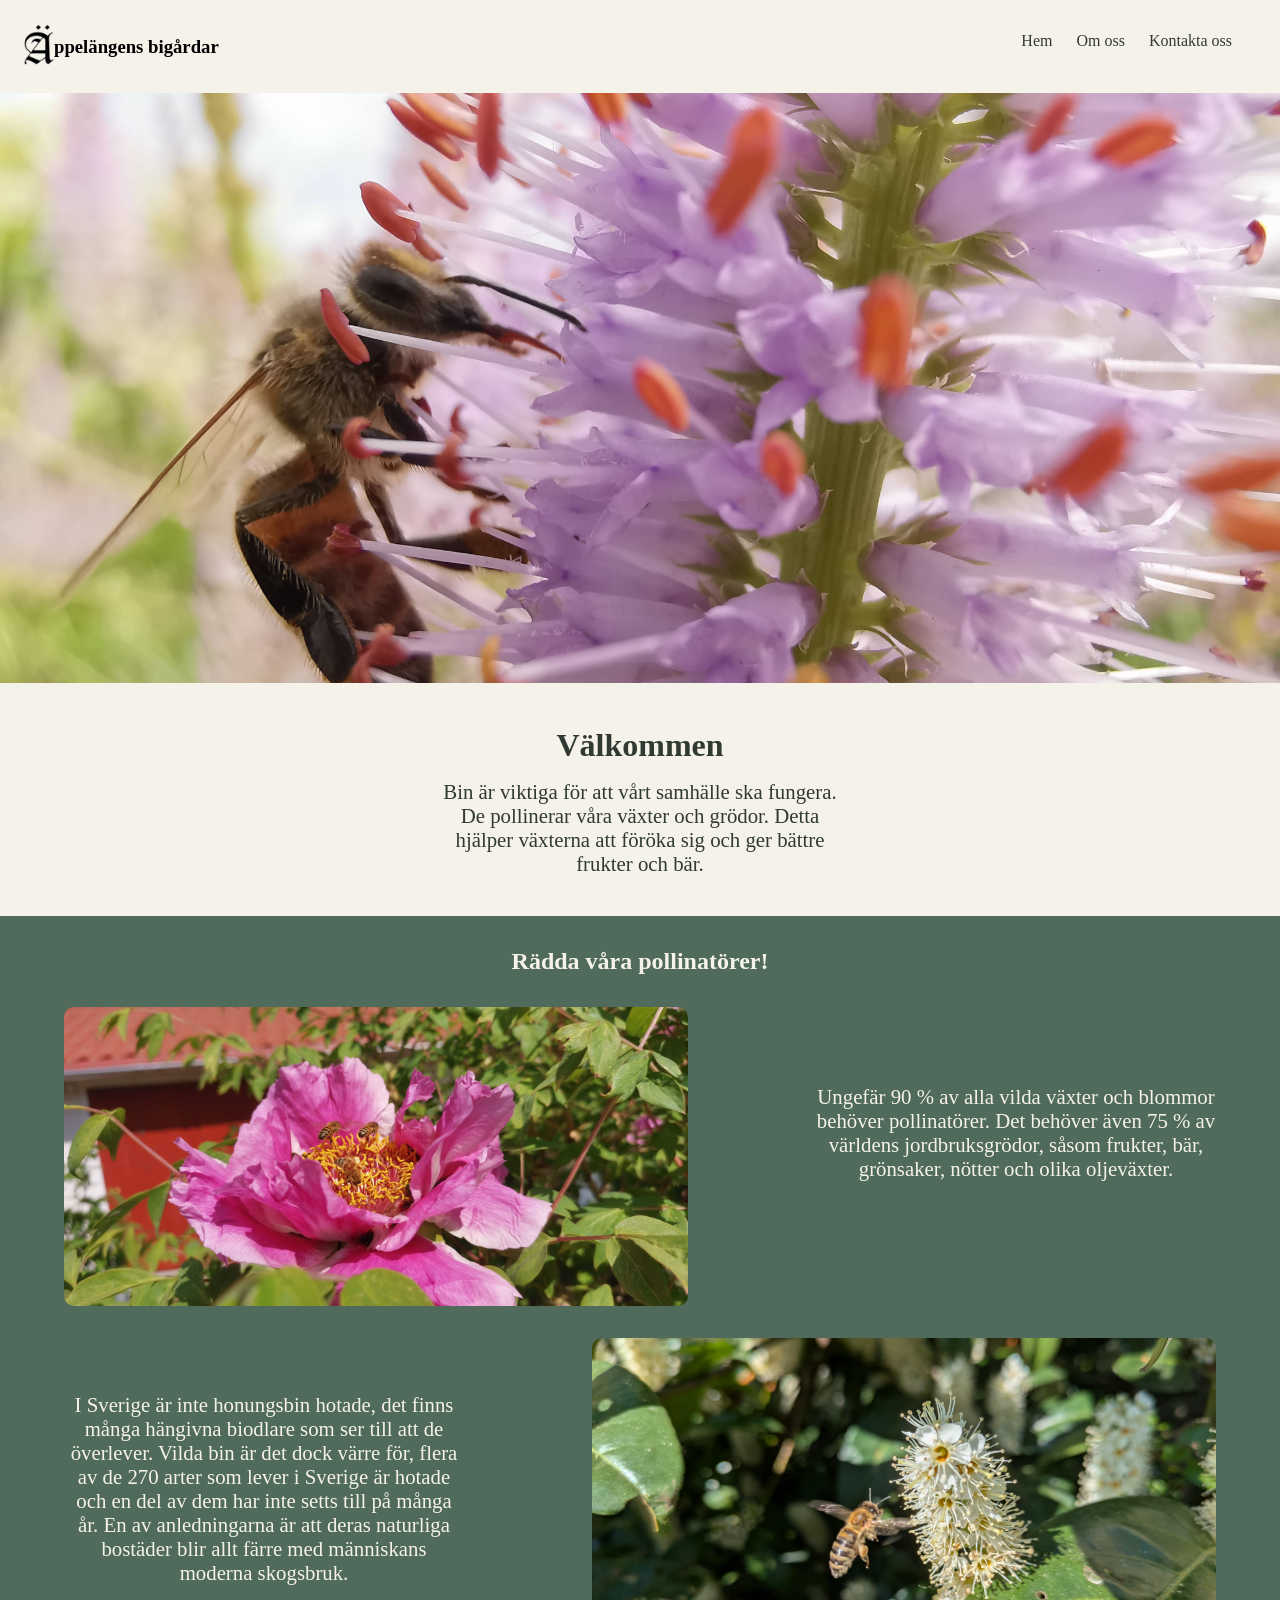
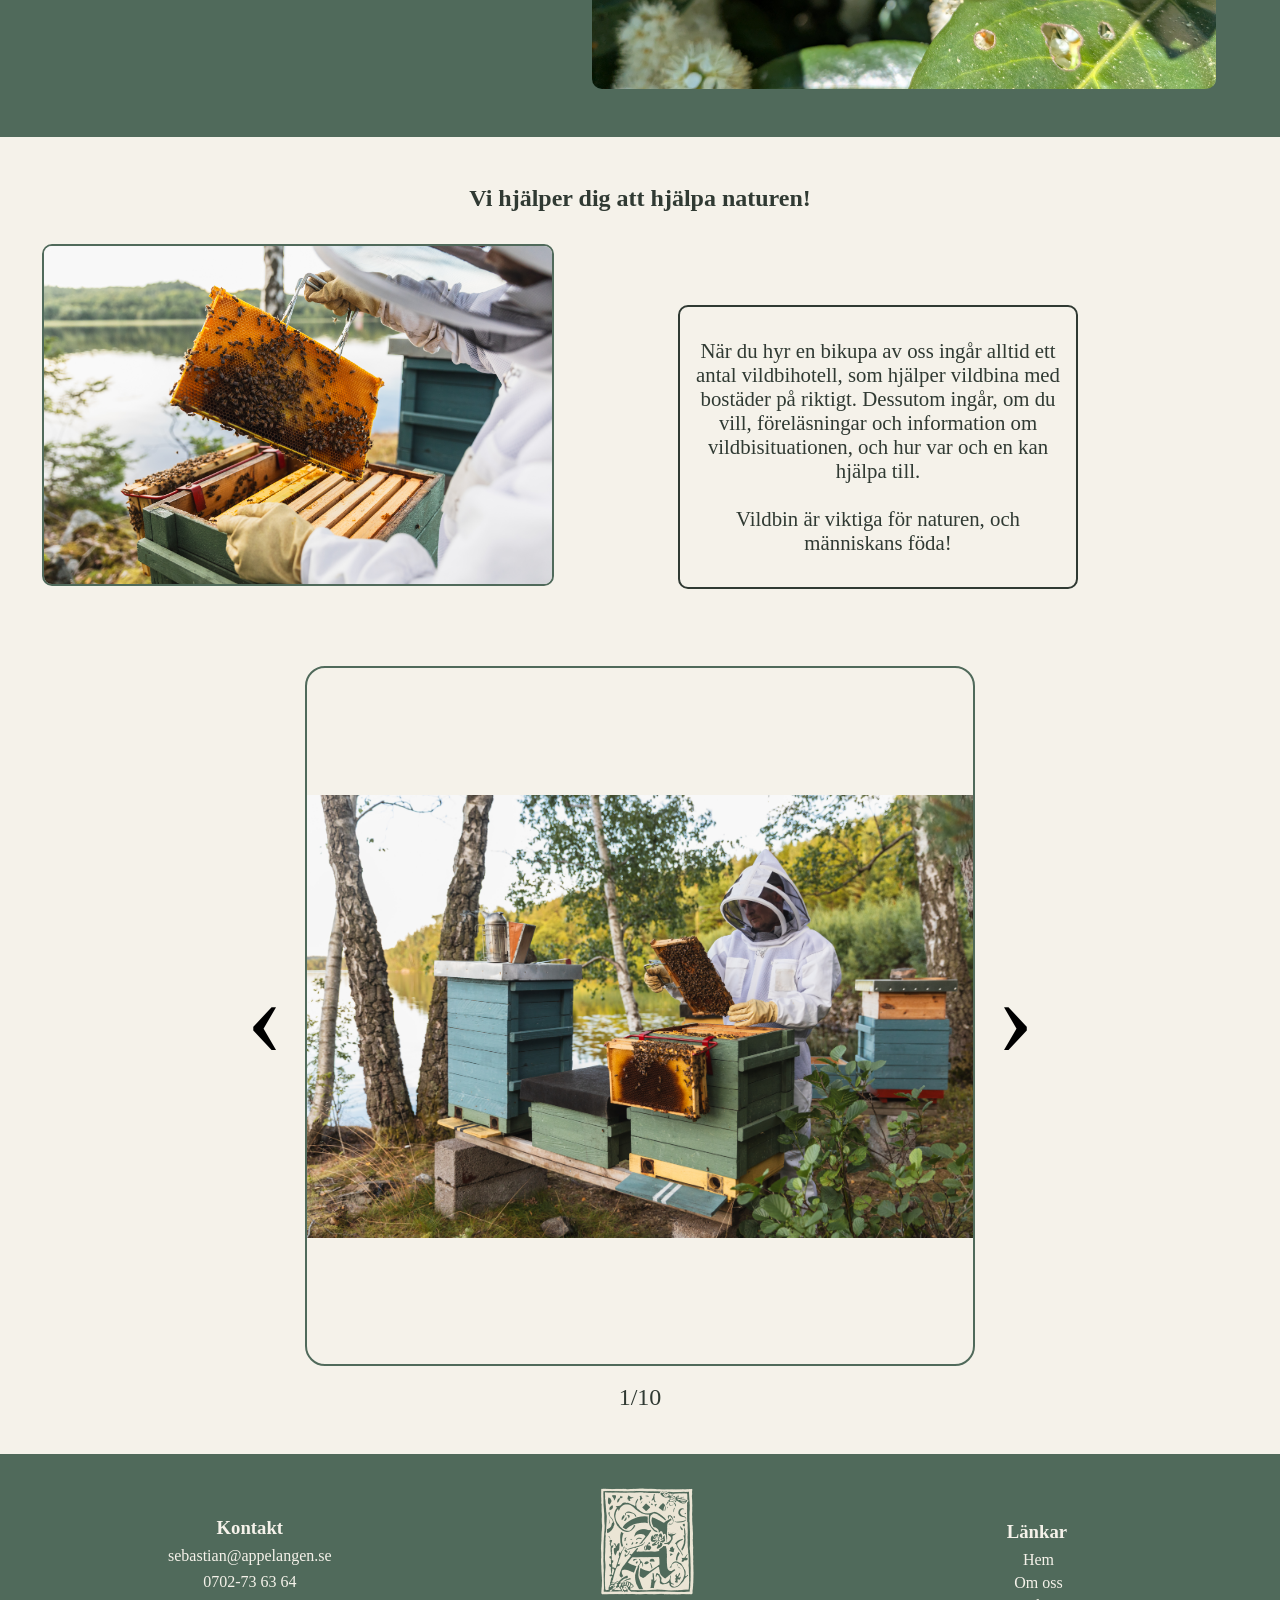
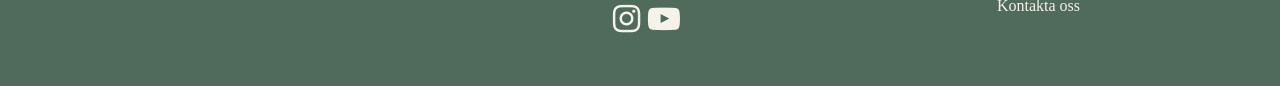
==== commit 50fc086b: "Började med en array och bytte text på slidecounter i HTML" ====
--- a/index.html
+++ b/index.html
@@ -64,7 +64,7 @@
             <img class="slideshow" src="images/work_beehive3.jpg" alt="Biodlaren Sebastian som tittar på en honungskaka">
             <div class="slide-controls">
                 <button class="prev-slide">&#8249;</button>
-                <p class="slidecounter">1/13</p>
+                <p class="slidecounter">1/10</p>
                 <button class="next-slide">&#8250;</button>
             </div>
             </div>
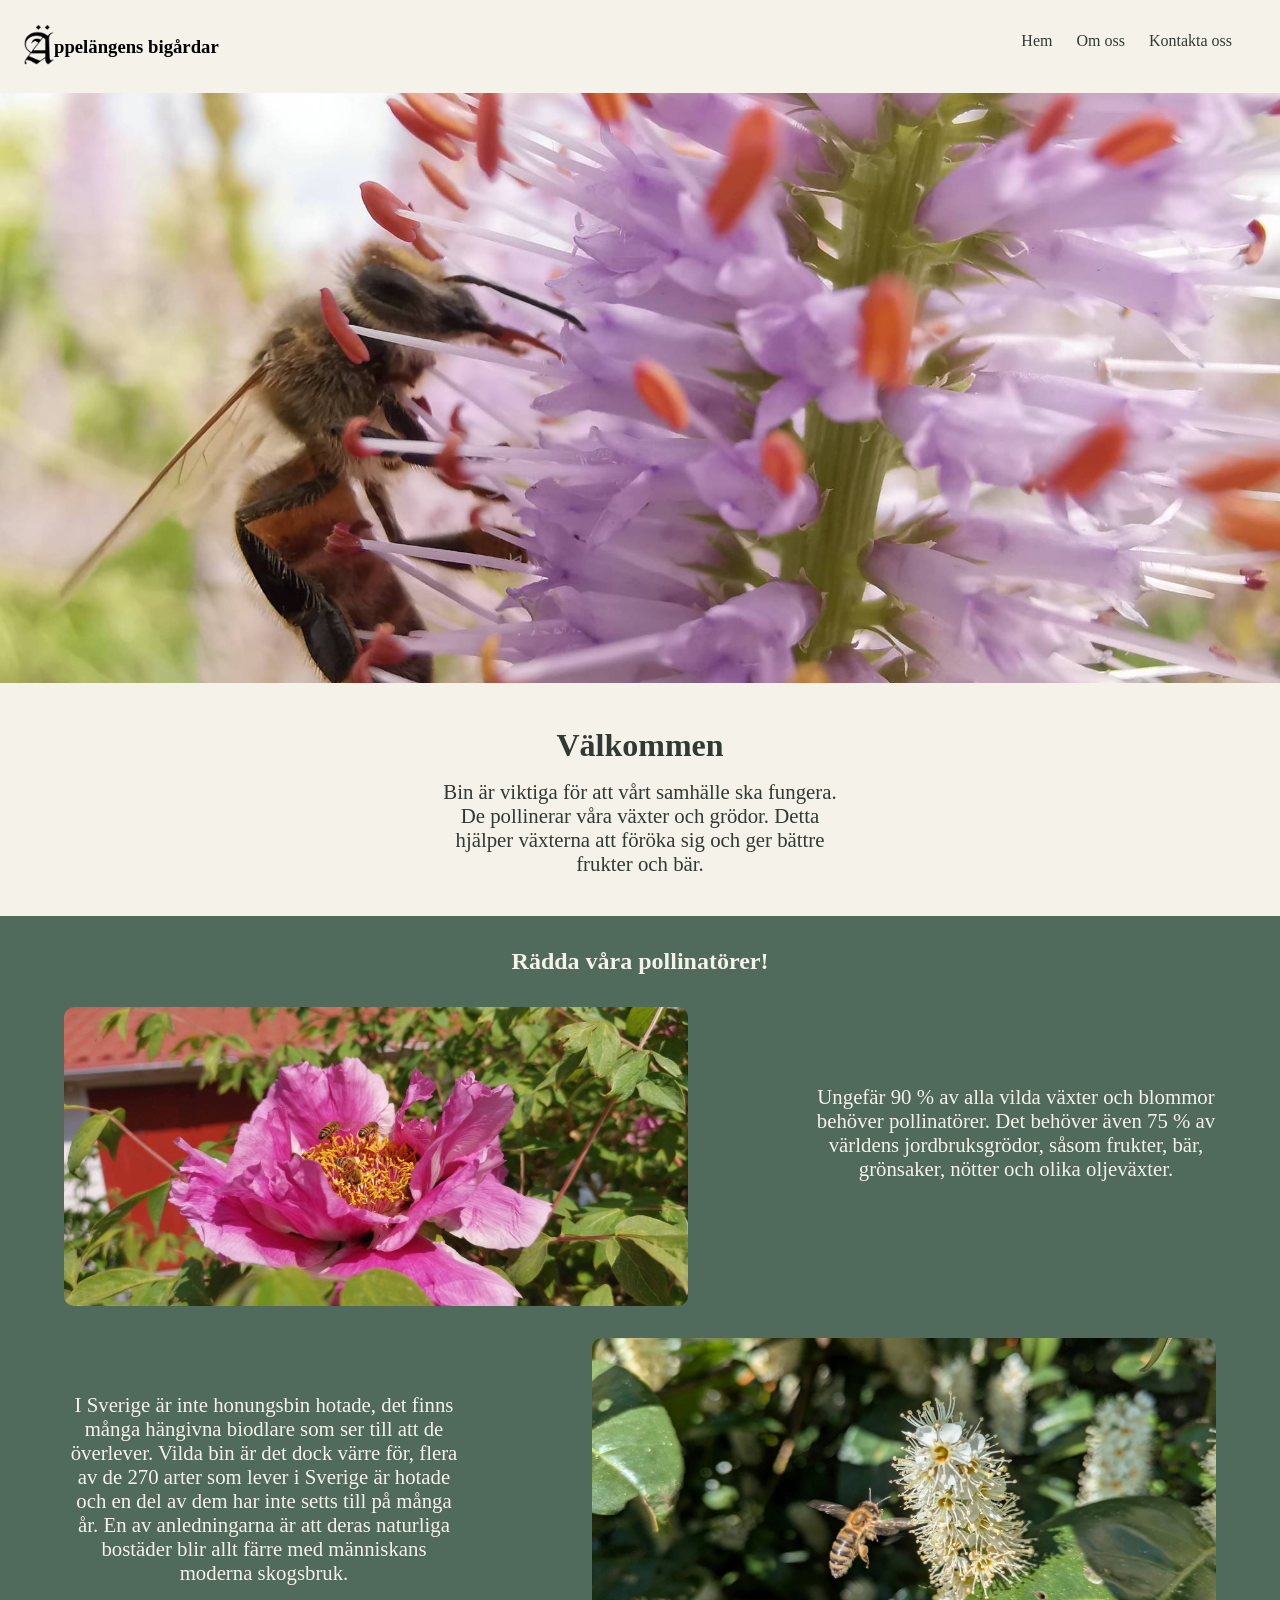
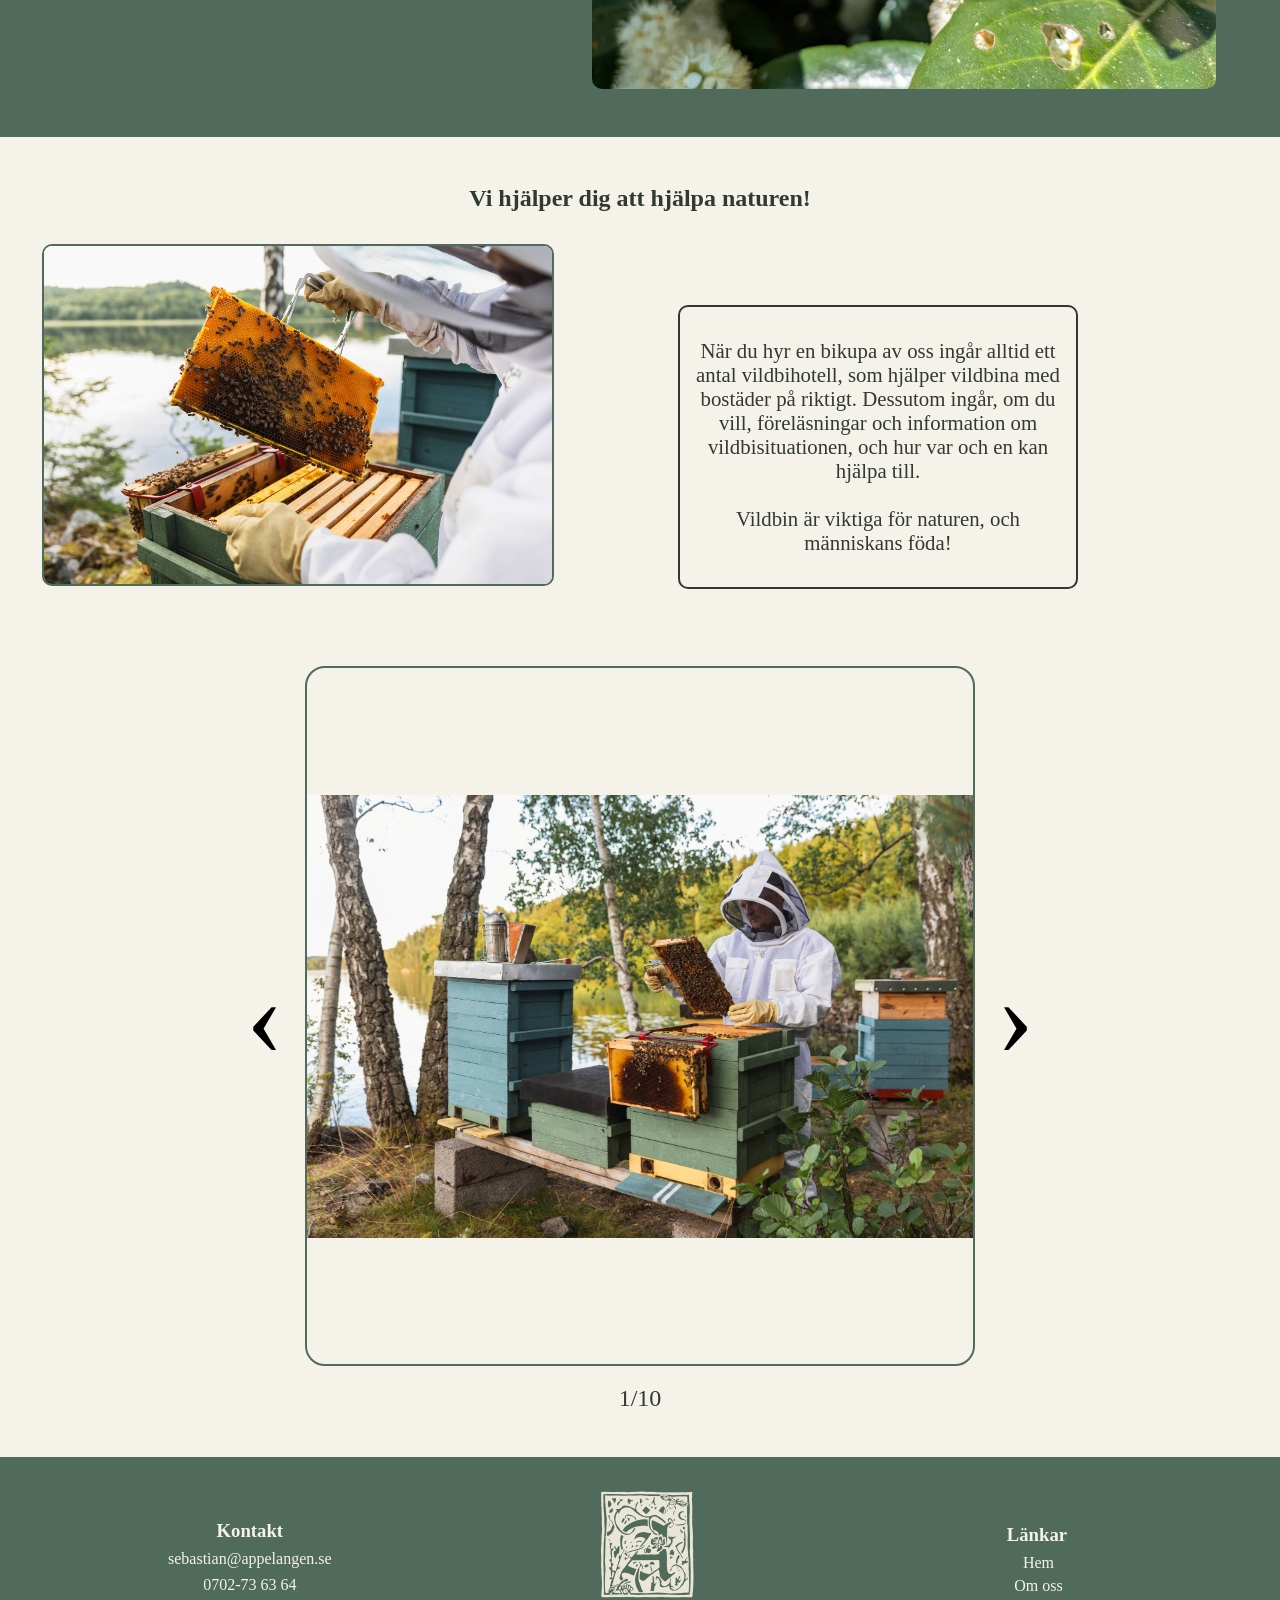
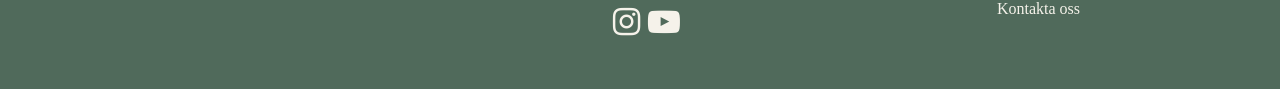
==== commit 4d2ce077: "La in kommentarer i html-dokumenten" ====
--- a/index.html
+++ b/index.html
@@ -1,23 +1,29 @@
 <!DOCTYPE html>
 <html lang="sv">
     <head>
+        <!--Går att skriva med svenskt tagentbord, och sidan anpassar sig även i små skärmar-->
         <meta charset="UTF-8">
         <meta name="viewport" content="width=device-width, initial-scale=1.0">
+        <!--Hur fliken till hemsidan ser ut-->
         <title>Äppelängens bigårdar</title>
         <link rel="icon" type="image/x-icon" href="images/favicon.png">
+        <!--Kopplar samman med CSS och JavaScript-->
         <link rel="stylesheet" href="css/style.css">
         <script src="js/main.js" defer></script>
         <!--För att logorna nere i footen ska fungera-->
         <link rel="stylesheet" href="https://cdnjs.cloudflare.com/ajax/libs/font-awesome/4.7.0/css/font-awesome.min.css">
     </head>
-    <body>
+    <body> 
+        <!--Headern, samma på varje html sida-->   
         <header>
+            <!--Hemsidans logotyp och namn-->
             <div class="logo-name">
                 <a href="index.html">
                     <img src="images/logo_a.png" alt="Logotyp Äppelängens Bigårdar" width="30">
                 </a>      
                 <h3>ppelängens bigårdar</h3>
             </div>
+            <!--Knapp som enbart visas på små skärmar, hamburgarmeny-->
             <button class="menu-button">☰</button>
             <nav class="menu">
                 <ul>
@@ -27,11 +33,14 @@
                 </ul>
             </nav>
         </header>
+        <!--Main, speciellt innehåll för just denna html-sidan-->
         <main>
+            <!--Herobild och välkomsttext-->
             <img class="heroimg"  src="images/hero.jpg" alt="Bi som letar mat på en blomma">
             <h1>Välkommen</h1>
             <p class="main-p">Bin är viktiga för att vårt samhälle ska fungera. De pollinerar våra växter och grödor.
                 Detta hjälper växterna att föröka sig och ger bättre frukter och bär.</p>
+            <!--Berättar om bina-->
             <article class="save-bees">
                 <h2>Rädda våra pollinatörer!</h2>
                 <div class="card">
@@ -49,6 +58,7 @@
                         bostäder blir allt färre med människans moderna skogsbruk.</p>
                     </div>
             </article>
+            <!--Hur företagen kan hjälpa miljön-->
             <section>
                 <h2 class="piece-heading">Vi hjälper dig att hjälpa naturen!</h2>
                 <div class="piece">
@@ -60,8 +70,10 @@
                         Vildbin är viktiga för naturen, och människans föda!</p>
                 </div>
                 </section>
+                <!--Bildspelet-->
                 <div class="slide-img-controls">
             <img class="slideshow" src="images/work_beehive3.jpg" alt="Biodlaren Sebastian som tittar på en honungskaka">
+            <!--Knappar och bildräknaren till bildspelet-->
             <div class="slide-controls">
                 <button class="prev-slide">&#8249;</button>
                 <p class="slidecounter">1/10</p>
@@ -69,7 +81,9 @@
             </div>
             </div>
         </main>
+        <!--Footern, samma på varje html sida-->
         <footer>
+            <!--Hemsidans logga och sosiala medier-->
             <div class="logo-media">
                 <img src="images/logotyp_light.png" alt="Logotyp Äppelängens Bigårdar" width="70">
                 <div class="media">
@@ -81,11 +95,13 @@
                     </a>
                 </div>
             </div>
+            <!--Hemsidans kontaktuppgifter-->
             <div class="contact">
                 <h3>Kontakt</h3>
                 <a href="sebastian@appelangen.se">sebastian@appelangen.se</a>
                 <p>0702-73 63 64</p>
             </div>
+            <!--Hemsidans andra sidor i länkar-->
             <div class="links">
                 <h3>Länkar</h3>
                 <ul>
--- a/css/style.css
+++ b/css/style.css
@@ -20,6 +20,8 @@
     max-width: 100%;
 }
 
+
+/*Ändrar olika paragrafter och rubrikers utseende och platser*/
 main p,
 main h2,
 main h1 {
@@ -30,12 +32,10 @@
     font-size: 1.3rem;
 }
 
-/*Centerar och fixar margin för rubrikerna*/
 h1, h2 {
     text-align: center;
     margin: 1rem;
 }
-
 
 p {
     text-align: center;
@@ -52,6 +52,7 @@
         margin: 1rem 0;
     }
 
+    
 /*HEADEN*/
 /*Hur headern ser ut*/
 header {
@@ -128,6 +129,7 @@
     padding: 1rem 0 3rem 0;
     color: var(--color-light);
 }
+
 .our-bees h2,
 .save-bees h2 {
     color: var(--color-light);
@@ -151,7 +153,7 @@
 
 
 
-/*BILDSPELET index.html*/
+/*BILDSPELET i index.html*/
 /*Fixar så bilderna på bildspelet ser bra ut*/
 .slideshow {
     height: 400px;
@@ -182,9 +184,7 @@
 /*Placerar countern*/
 .slidecounter {
     margin: 0;
-    line-height: 1;
-    transform: translateY(3px); /*Flyttar enbart texten utan att flytta
-                                   de andra elementen i samma flexbox.*/
+    transform: translateY(3px);
 }
 
 
@@ -215,7 +215,7 @@
     text-decoration: none;
 }
 
-/*Om man håller musen över knapparna vid kunden*/
+
 .customer a:hover {
     text-decoration: underline;
     background-color: var(--button-hover);
@@ -224,6 +224,7 @@
 
 
 /*MAIL-FORMULÄRET*/
+/*Hur allt i formuläret ser ut*/
 .form {
     border: 5px solid var(--background-green);
     border-radius: 10px;
@@ -252,7 +253,6 @@
     resize: vertical;
 }
 
-/*Knappen i formuläret*/
 .form button {
     /*Hur knappen ser ut*/
     background-color: var(--button);
@@ -269,6 +269,12 @@
     background-color: var(--button-hover);
 }
 
+/*Hur valideringstexten ser ut*/
+#show-errors {
+    color: #A80000;
+    padding-bottom: 0.5rem;
+}
+
 
 
 /*FOOTERN*/
@@ -347,6 +353,7 @@
         display: block;
         width: auto;
     }
+
     /*Visar menyn horizontellt*/
     .menu ul {
         display: flex;
@@ -379,6 +386,7 @@
     .save-bees h2 {
         margin-bottom: 2rem;
     }
+
     /*Regler för hur bilder och text ska ligga*/
     .card {
         display: flex;
@@ -404,7 +412,8 @@
     }
 
 
-    /*Del av sidan - h2,img,p*/
+
+    /*en del av en sida - h2,img,p*/
     .piece {
         display: flex;
         flex-direction: row;
@@ -456,6 +465,7 @@
     .slide-controls {
         display: contents;
     }
+
     /*Knapparnas kolumner*/
     .prev-slide {
         grid-row: 1;
@@ -529,11 +539,11 @@
         
     }
 
-.form textarea {
-    width: 90%;
-    min-height: 300px;
-    resize: vertical;
-}
+    .form textarea {
+        width: 90%;
+        min-height: 300px;
+        resize: vertical;
+    }
 
     .form {
         min-width: 600px;
@@ -548,7 +558,6 @@
 
     
 
-
     /*FOOTERN*/
     footer {
         flex-direction: row;
